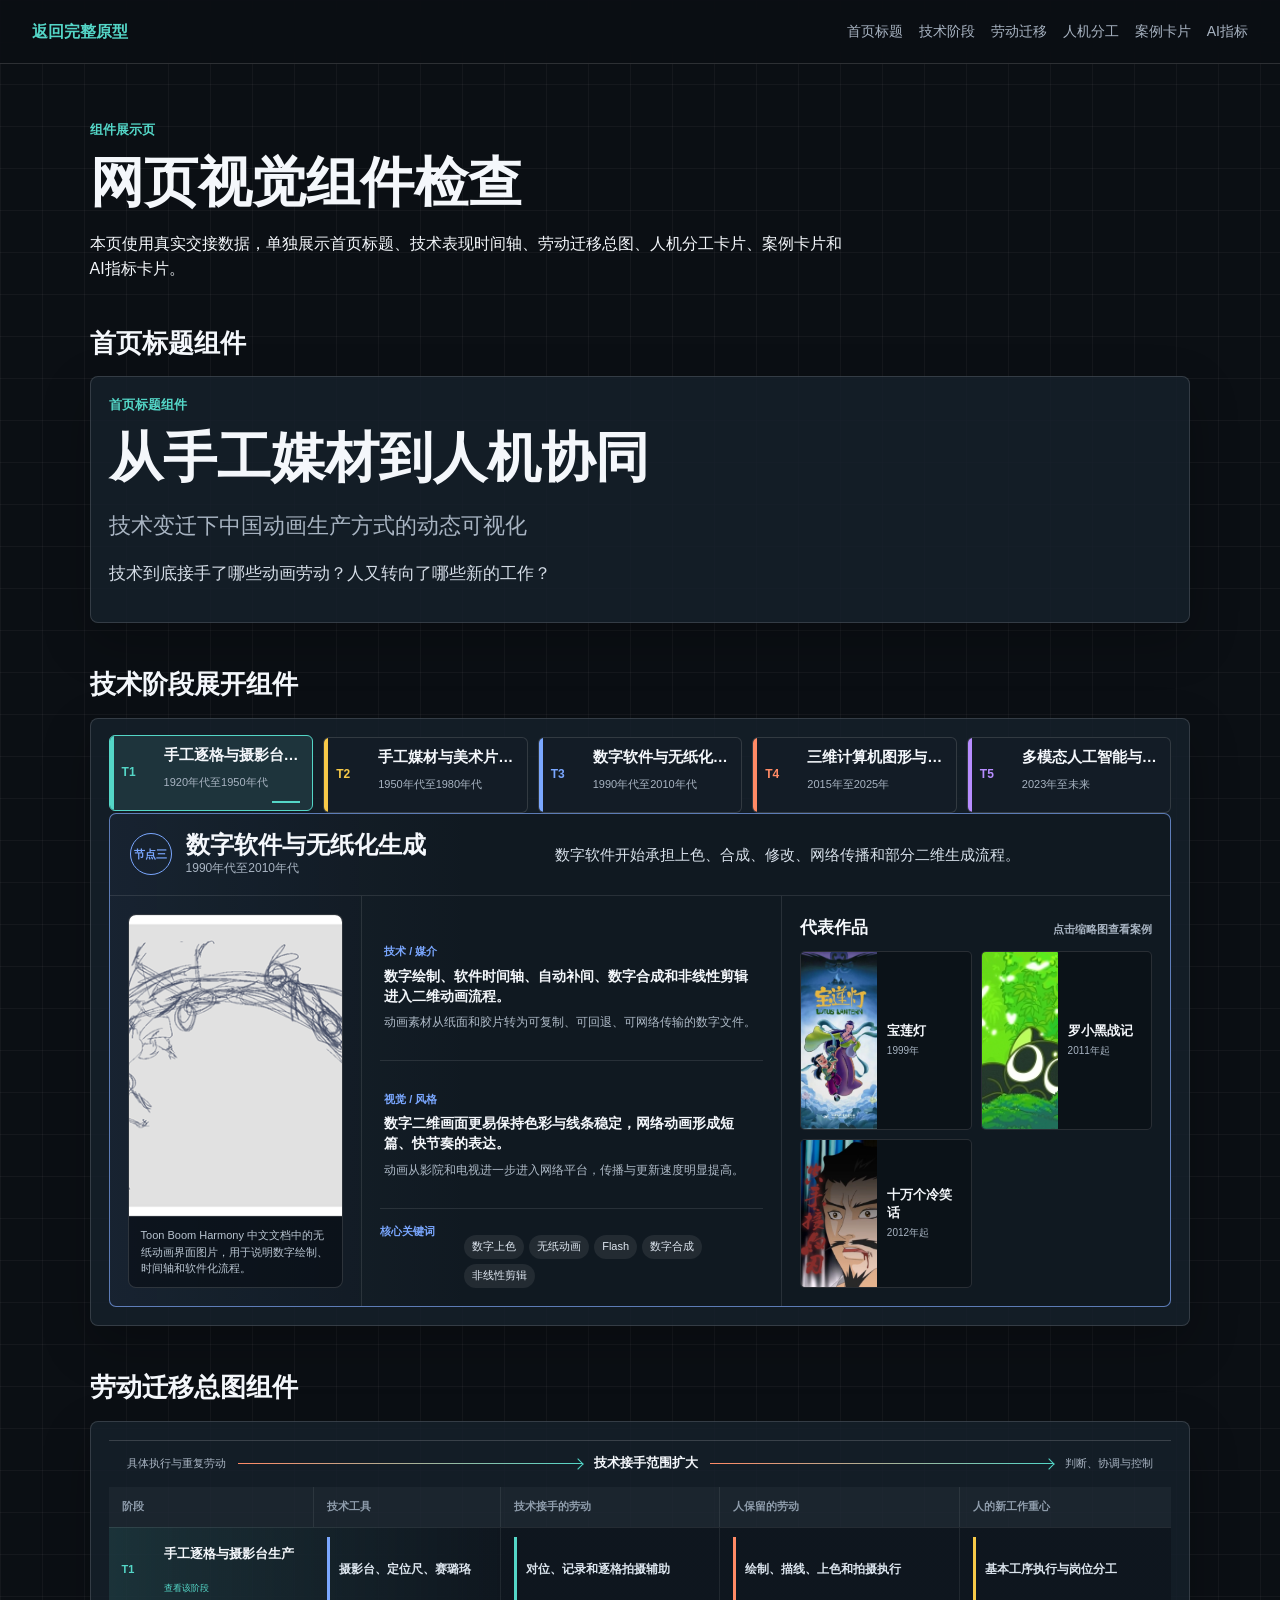
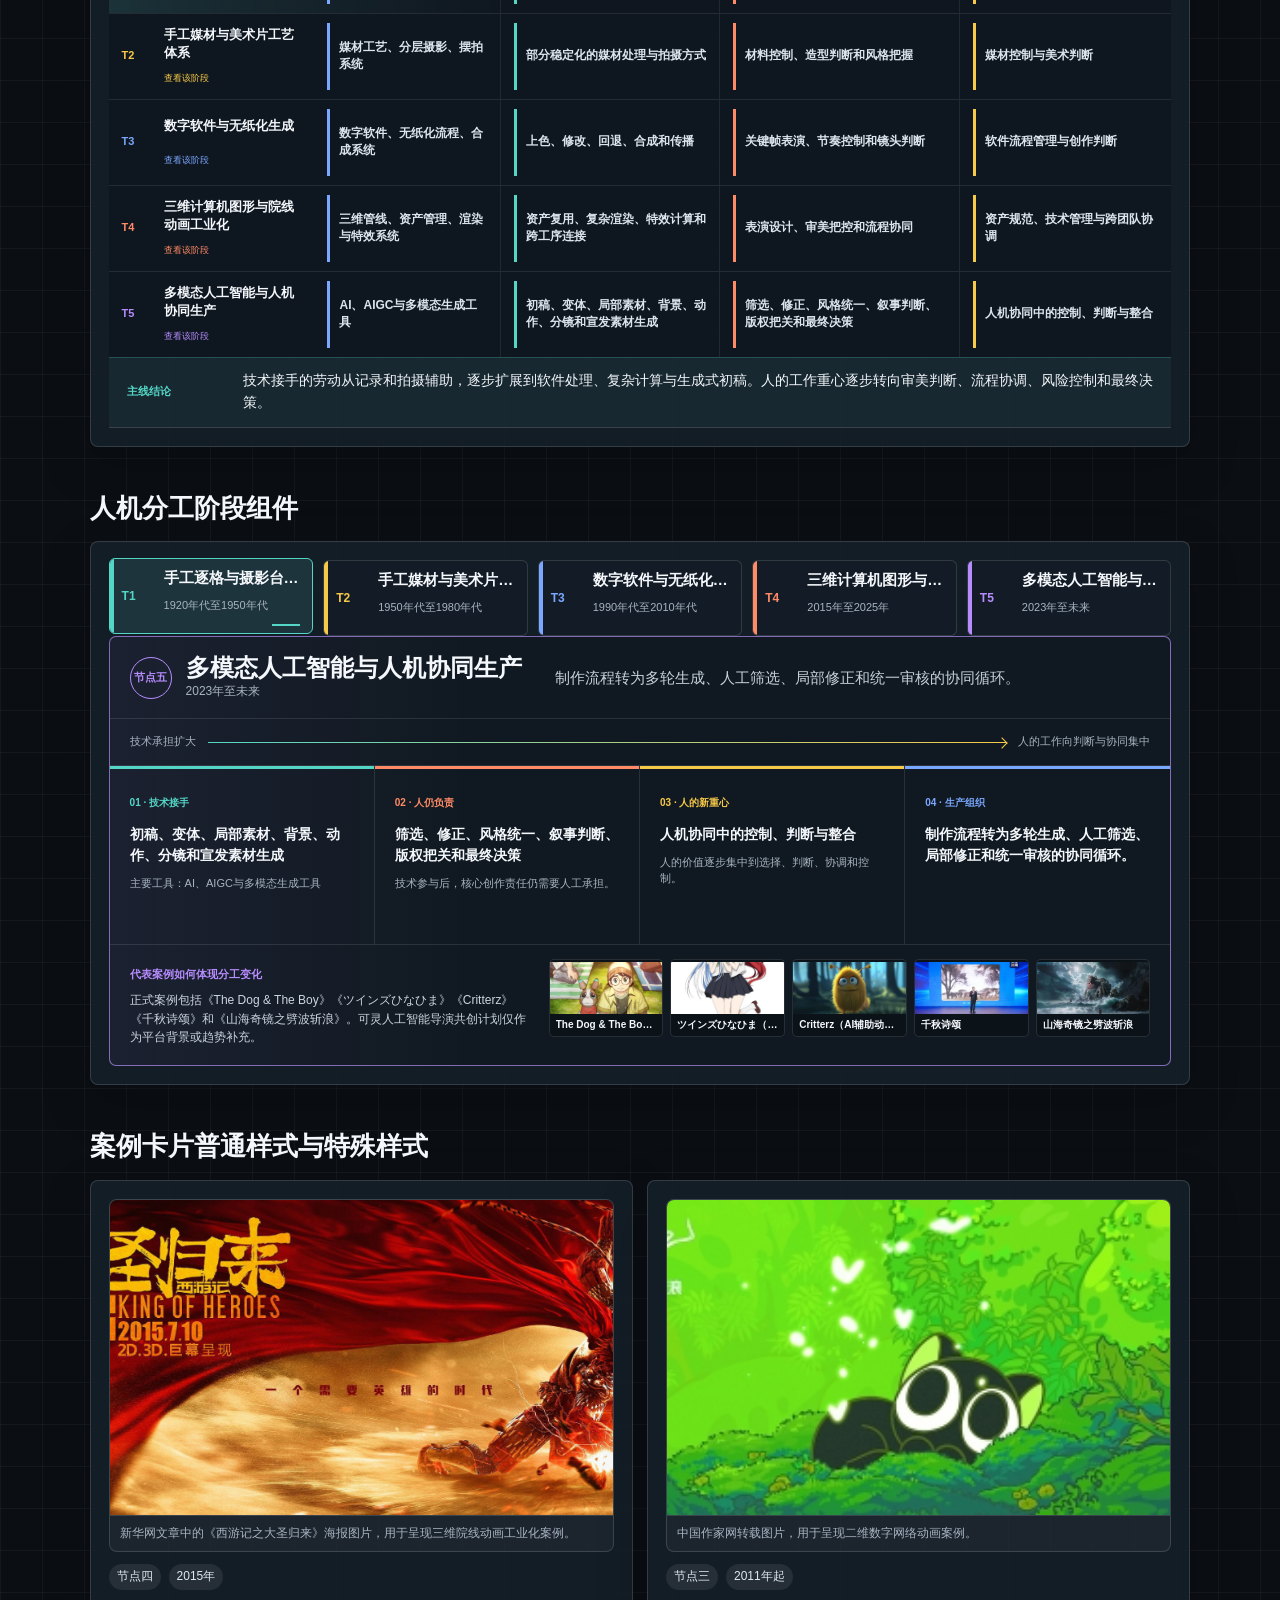
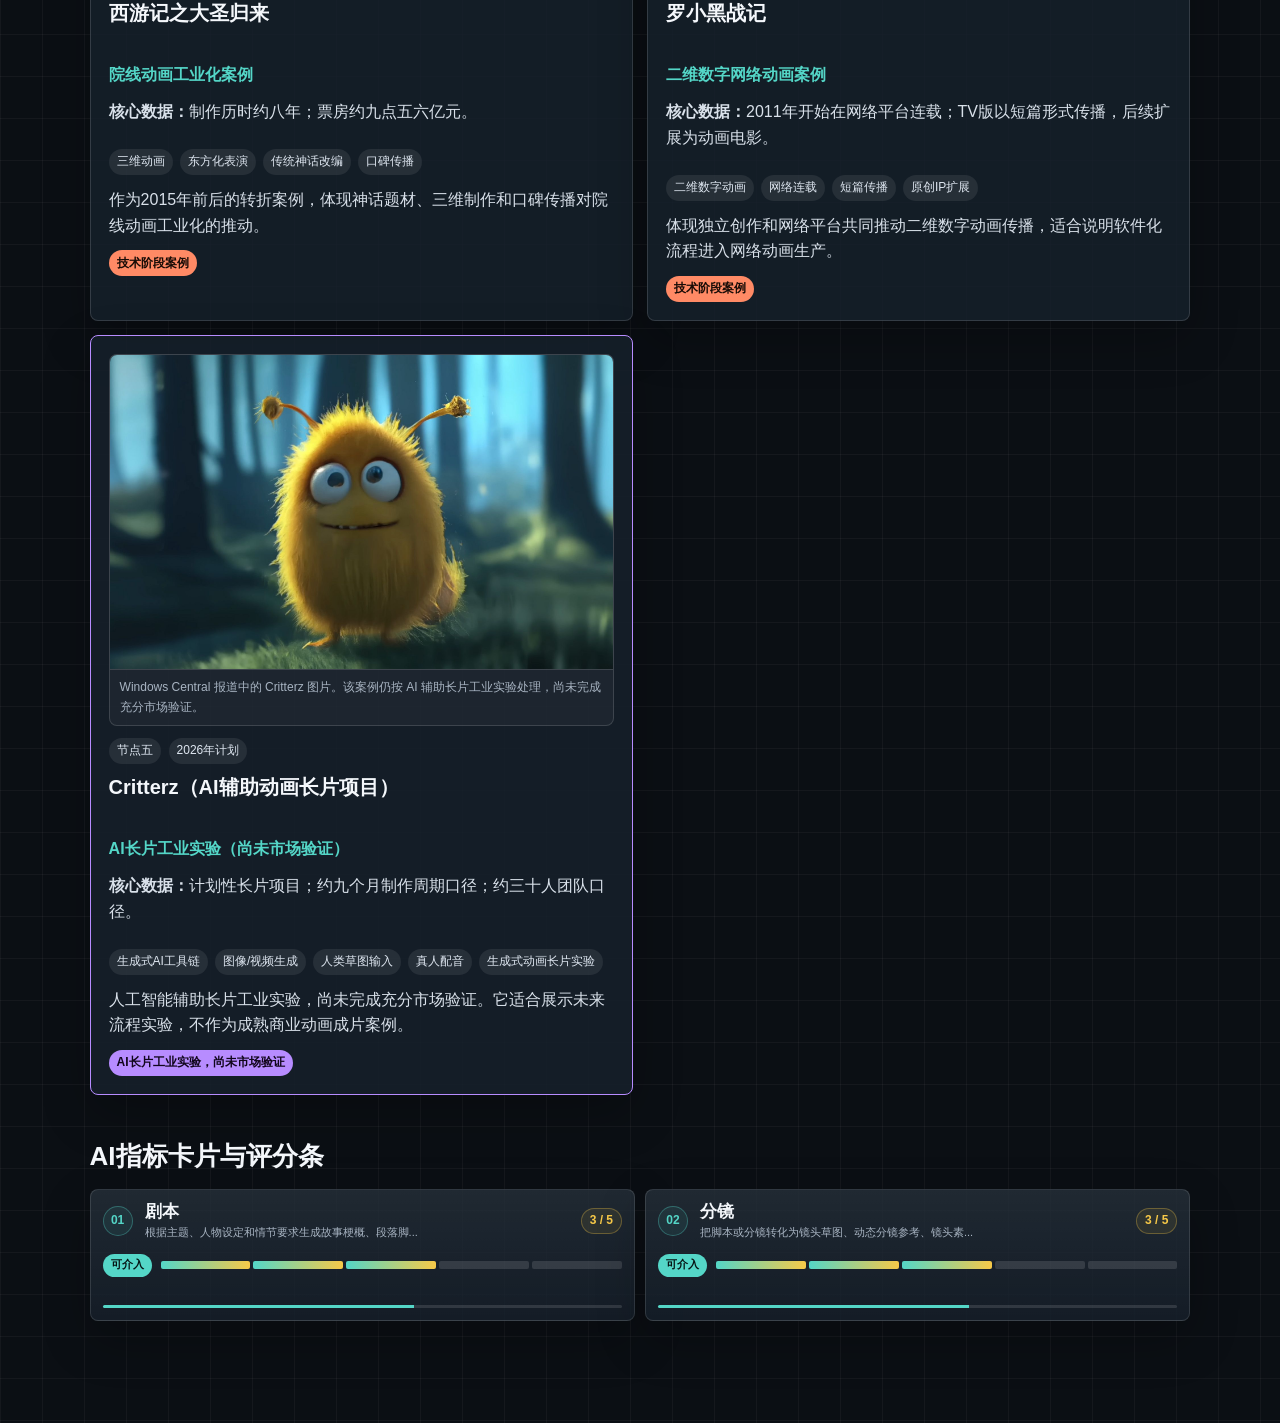
==== components.html @ 06e1c266 "发布中国动画技术变迁可视化网页" ====
<!doctype html>
<html lang="zh-CN">
<head>
  <meta charset="utf-8">
  <meta name="viewport" content="width=device-width, initial-scale=1">
  <title>组件展示页｜动画生产方式可视化</title>
  <link rel="icon" href="assets/favicon.svg" type="image/svg+xml">
  <link rel="stylesheet" href="style.css?v=mainline-5">
</head>
<body data-page="components">
  <header class="site-nav">
    <a class="brand-mark" href="index.html">返回完整原型</a>
    <nav>
      <a href="#hero-component">首页标题</a>
      <a href="#timeline-component">技术阶段</a>
      <a href="#migration-component">劳动迁移</a>
      <a href="#division-component">人机分工</a>
      <a href="#case-component">案例卡片</a>
      <a href="#ai-component">AI指标</a>
    </nav>
  </header>

  <main class="component-page">
    <section class="component-intro">
      <p class="eyebrow">组件展示页</p>
      <h1>网页视觉组件检查</h1>
      <p>本页使用真实交接数据，单独展示首页标题、技术表现时间轴、劳动迁移总图、人机分工卡片、案例卡片和AI指标卡片。</p>
    </section>

    <section class="component-section" id="hero-component">
      <h2>首页标题组件</h2>
      <div class="component-surface" id="component-hero"></div>
    </section>

    <section class="component-section" id="timeline-component">
      <h2>技术阶段展开组件</h2>
      <div class="component-surface" id="component-stage"></div>
    </section>

    <section class="component-section" id="migration-component">
      <h2>劳动迁移总图组件</h2>
      <div class="component-surface" id="component-migration"></div>
    </section>

    <section class="component-section" id="division-component">
      <h2>人机分工阶段组件</h2>
      <div class="component-surface" id="component-division"></div>
    </section>

    <section class="component-section" id="case-component">
      <h2>案例卡片普通样式与特殊样式</h2>
      <div class="case-grid component-cases" id="component-cases"></div>
    </section>

    <section class="component-section" id="ai-component">
      <h2>AI指标卡片与评分条</h2>
      <div class="ai-grid component-ai" id="component-ai"></div>
    </section>

  </main>

  <script src="matrix-data.js?v=mainline-5"></script>
  <script src="data.js?v=mainline-5"></script>
  <script src="app.js?v=mainline-5"></script>
</body>
</html>
---- style.css ----
:root {
  --bg: #0b0f14;
  --bg-soft: #111821;
  --panel: #16202b;
  --panel-2: #1d2835;
  --text: #f4f7fb;
  --muted: #a8b4c2;
  --line: rgba(255, 255, 255, 0.14);
  --accent-1: #54d6c7;
  --accent-2: #f7c948;
  --accent-3: #7aa7ff;
  --accent-4: #ff8a65;
  --accent-5: #b78cff;
  --danger: #ff6b8a;
  --ok: #7ddc91;
  --radius: 8px;
  --shadow: 0 18px 50px rgba(0, 0, 0, 0.24);
}

* { box-sizing: border-box; }

html { scroll-behavior: smooth; }

html,
body {
  max-width: 100%;
  overflow-x: hidden;
}

body {
  margin: 0;
  font-family: "Microsoft YaHei", "PingFang SC", "Segoe UI", Arial, sans-serif;
  line-height: 1.6;
  color: var(--text);
  background:
    linear-gradient(90deg, rgba(255,255,255,0.04) 1px, transparent 1px),
    linear-gradient(180deg, rgba(255,255,255,0.04) 1px, transparent 1px),
    var(--bg);
  background-size: 42px 42px;
}

a { color: inherit; text-decoration: none; }

button {
  font: inherit;
  color: inherit;
}

.site-nav {
  position: sticky;
  top: 0;
  z-index: 20;
  display: flex;
  align-items: center;
  justify-content: space-between;
  gap: 18px;
  min-height: 64px;
  padding: 0 32px;
  border-bottom: 1px solid var(--line);
  background: rgba(11, 15, 20, 0.92);
  backdrop-filter: blur(14px);
}

.brand-mark {
  font-weight: 700;
  color: var(--accent-1);
}

.site-nav nav {
  display: flex;
  gap: 16px;
  flex-wrap: wrap;
  color: var(--muted);
  font-size: 14px;
}

.site-nav nav a:hover { color: var(--text); }

.hero-section {
  min-height: 680px;
  display: grid;
  grid-template-columns: minmax(0, 1.15fr) minmax(320px, 0.85fr);
  gap: 48px;
  align-items: center;
  padding: 52px 7vw 48px;
  border-bottom: 1px solid var(--line);
}

.eyebrow {
  margin: 0 0 10px;
  color: var(--accent-1);
  font-size: 13px;
  font-weight: 700;
}

h1, h2, h3 {
  margin: 0;
  line-height: 1.18;
}

h1 {
  max-width: 860px;
  font-size: 54px;
}

h2 { font-size: 32px; }

h3 { font-size: 20px; }

.subtitle {
  margin: 18px 0 0;
  color: var(--muted);
  font-size: 22px;
}

.hero-claim {
  margin: 34px 0 18px;
  padding-left: 18px;
  border-left: 4px solid var(--accent-2);
  max-width: 780px;
}

.hero-claim strong {
  display: block;
  margin-bottom: 6px;
  color: var(--accent-2);
}

.hero-conclusion {
  max-width: 820px;
  color: #d5dde7;
  font-size: 17px;
}

.hero-actions {
  display: flex;
  gap: 12px;
  flex-wrap: wrap;
  margin-top: 28px;
}

.reading-spine {
  display: flex;
  align-items: center;
  flex-wrap: wrap;
  gap: 8px;
  max-width: 840px;
  margin-top: 18px;
  color: #d9e2ec;
  font-size: 13px;
}

.reading-spine span {
  display: inline-flex;
  align-items: center;
  min-height: 28px;
  padding: 0 10px;
  border: 1px solid rgba(84, 214, 199, 0.24);
  border-radius: 999px;
  background: rgba(84, 214, 199, 0.07);
}

.reading-spine i {
  width: 18px;
  height: 1px;
  background: rgba(84, 214, 199, 0.55);
}

.button,
.filter-chip,
.timeline-card {
  border-radius: var(--radius);
}

.button {
  display: inline-flex;
  align-items: center;
  justify-content: center;
  min-height: 42px;
  padding: 0 16px;
  border: 1px solid var(--line);
  transition: transform .18s ease, border-color .18s ease, background .18s ease;
}

.button:hover {
  transform: translateY(-1px);
  border-color: rgba(255, 255, 255, 0.32);
}

.button.primary {
  background: var(--accent-1);
  color: #071112;
  border-color: transparent;
  font-weight: 700;
}

.button.ghost { color: var(--muted); }

.hero-production-visual {
  position: relative;
  min-height: 430px;
  margin: 0;
  overflow: hidden;
  border: 1px solid var(--line);
  border-radius: var(--radius);
  background: var(--panel);
  box-shadow: var(--shadow);
}

.hero-production-visual img {
  display: block;
  width: 100%;
  height: 430px;
  object-fit: cover;
}

.hero-production-visual figcaption {
  position: absolute;
  right: 0;
  bottom: 0;
  left: 0;
  padding: 22px;
  background: rgba(8, 13, 19, 0.9);
  border-top: 1px solid var(--line);
}

.hero-production-visual figcaption span,
.hero-production-visual figcaption strong {
  display: block;
}

.hero-production-visual figcaption span {
  color: var(--accent-1);
  font-size: 12px;
  font-weight: 700;
}

.hero-production-visual figcaption strong {
  margin-top: 3px;
  font-size: 18px;
}

.hero-production-visual figcaption p {
  margin: 6px 0 0;
  color: #c6d0db;
  font-size: 13px;
  line-height: 1.5;
}

.section-panel {
  padding: 72px 7vw;
  border-bottom: 1px solid var(--line);
}

#timeline.section-panel {
  padding-top: 30px;
  padding-bottom: 48px;
}

.section-heading {
  max-width: 760px;
  margin-bottom: 30px;
}

#timeline .section-heading {
  margin-bottom: 12px;
}

#timeline .section-heading h2 {
  font-size: 30px;
}

#timeline .section-heading p:last-child {
  font-size: 15px;
}

.section-heading p:last-child {
  color: var(--muted);
  margin: 10px 0 0;
}

.compact-heading { margin-bottom: 18px; }

.timeline-layout {
  display: block;
}

.timeline-track {
  display: grid;
  grid-template-columns: repeat(5, minmax(170px, 1fr));
  gap: 12px;
  overflow-x: auto;
  padding-bottom: 6px;
}

.timeline-track:not(.component-track) {
  display: block;
  overflow: visible;
  padding-bottom: 0;
}

.timeline-stage {
  display: grid;
  gap: 8px;
}

.timeline-node-row {
  display: grid;
  grid-template-columns: repeat(5, minmax(0, 1fr));
  gap: 10px;
}

.timeline-node-tab {
  position: relative;
  min-height: 78px;
  padding: 8px 10px 8px 14px;
  overflow: hidden;
  text-align: left;
  border: 1px solid var(--line);
  border-radius: 8px;
  background: rgba(22, 32, 43, 0.88);
  cursor: pointer;
  transition: transform .18s ease, background .18s ease, border-color .18s ease;
}

.timeline-node-tab::before {
  content: "";
  position: absolute;
  inset: 0 auto 0 0;
  width: 5px;
  background: var(--node-color, var(--accent-1));
}

.timeline-node-tab:hover,
.timeline-node-tab.is-active {
  transform: translateY(-2px);
  border-color: var(--node-color, var(--accent-1));
  background: rgba(29, 40, 53, 0.96);
}

.timeline-node-tab .node-index {
  display: block;
  color: var(--node-color, var(--accent-1));
  font-size: 12px;
  font-weight: 800;
}

.timeline-node-tab strong {
  display: block;
  margin: 4px 0;
  min-height: 30px;
  color: var(--text);
  font-size: 13px;
  line-height: 1.28;
}

.timeline-node-tab .year {
  display: block;
  color: var(--muted);
  font-size: 11px;
}

.timeline-expanded-node {
  position: relative;
  padding: 12px 14px 14px;
  border: 1px solid var(--node-color, var(--accent-1));
  border-radius: 8px;
  background: rgba(29, 40, 53, 0.9);
  box-shadow: var(--shadow);
  animation: unfoldNodeDetail .28s ease both;
}

.timeline-expanded-node::before {
  content: "";
  position: absolute;
  inset: 0 auto 0 0;
  width: 5px;
  border-radius: 8px 0 0 8px;
  background: var(--node-color, var(--accent-1));
}

.expanded-node-head {
  display: grid;
  grid-template-columns: minmax(190px, 0.28fr) minmax(0, 0.84fr) minmax(240px, 0.48fr);
  gap: 10px;
  align-items: start;
  padding-bottom: 8px;
  margin-bottom: 8px;
  border-bottom: 1px solid rgba(255, 255, 255, 0.12);
}

.expanded-node-head h3 {
  min-height: 0;
  margin: 0 0 4px;
  font-size: 21px;
}

.expanded-node-head .year,
.expanded-node-head p {
  margin: 0;
  color: #d9e2ec;
  font-size: 13px;
}

.expanded-node-head p strong {
  color: var(--accent-2);
}

.expanded-case-guidance {
  min-height: 100%;
  padding: 8px 10px;
  border: 1px solid rgba(255, 255, 255, 0.12);
  border-radius: 8px;
  background: rgba(255, 255, 255, 0.045);
}

.expanded-case-guidance p {
  margin-top: 5px;
  color: #dce6f0;
  font-size: 12px;
  line-height: 1.45;
}

.node-context-panel {
  display: block;
  min-height: 100%;
  padding: 9px 10px;
  border: 1px solid rgba(255, 255, 255, 0.13);
  border-radius: 8px;
  background: rgba(255, 255, 255, 0.045);
}

.node-context-panel div {
  display: flex;
  align-items: center;
  justify-content: space-between;
  gap: 8px;
  margin-bottom: 6px;
}

.node-context-panel strong {
  color: var(--text);
  font-size: 12px;
  text-align: right;
}

.node-context-panel p {
  margin-top: 6px;
  color: #dce6f0;
  font-size: 11px;
  line-height: 1.4;
}

.market-context {
  border-color: rgba(255, 138, 101, 0.28);
  background:
    linear-gradient(90deg, rgba(255, 138, 101, 0.10), transparent),
    rgba(255, 255, 255, 0.045);
}

.ai-context {
  border-color: rgba(183, 140, 255, 0.34);
  background:
    linear-gradient(90deg, rgba(183, 140, 255, 0.10), transparent),
    rgba(255, 255, 255, 0.045);
}

.market-sparkline {
  display: grid;
  grid-template-columns: repeat(5, minmax(0, 1fr));
  gap: 5px;
  align-items: end;
  min-height: 58px;
}

.market-sparkline span {
  display: grid;
  justify-items: center;
  gap: 3px;
}

.market-sparkline i {
  position: relative;
  display: flex;
  align-items: flex-end;
  width: 18px;
  height: 44px;
  overflow: hidden;
  border-radius: 6px 6px 3px 3px;
  background: rgba(255, 255, 255, 0.12);
}

.market-sparkline i::before {
  content: "";
  display: block;
  width: 100%;
  height: var(--height);
  border-radius: 6px 6px 3px 3px;
  background: linear-gradient(180deg, #f7c948, #ff8a65);
}

.market-sparkline i::after {
  content: "";
  position: absolute;
  left: 0;
  right: 0;
  bottom: 0;
  height: calc(var(--height) * var(--top) / 100);
  background: rgba(84, 214, 199, 0.82);
}

.market-sparkline em {
  color: var(--muted);
  font-size: 9px;
  font-style: normal;
  line-height: 1;
}

.node-case-entry-panel {
  display: grid;
  grid-template-columns: minmax(112px, 0.14fr) minmax(0, 1fr);
  align-items: center;
  gap: 10px;
  margin: 0 0 8px;
  padding: 8px 10px;
  border: 1px solid rgba(255, 255, 255, 0.13);
  border-radius: 8px;
  background:
    linear-gradient(90deg, rgba(84, 214, 199, 0.12), transparent 56%),
    rgba(255, 255, 255, 0.035);
}

.node-case-entry-head {
  display: flex;
  align-items: flex-start;
  justify-content: center;
  flex-direction: column;
  gap: 2px;
  margin-bottom: 0;
}

.node-case-entry-head h4 {
  margin: 0;
  font-size: 12px;
}

.node-case-entry-head .eyebrow {
  margin-bottom: 2px;
}

.node-case-entry-head > span {
  color: var(--muted);
  font-size: 10px;
}

.node-case-thumb-row {
  display: flex;
  flex-wrap: wrap;
  align-items: center;
  gap: 8px;
}

.node-case-thumb {
  position: relative;
  display: grid;
  place-items: center;
  flex: 0 0 auto;
  width: 52px;
  height: 52px;
  min-width: 52px;
  min-height: 52px;
  padding: 3px;
  overflow: visible;
  text-align: center;
  border: 1px solid rgba(255, 255, 255, 0.14);
  border-radius: 999px;
  background: rgba(8, 12, 18, 0.52);
  cursor: pointer;
  transition: transform .18s ease, border-color .18s ease, background .18s ease, box-shadow .18s ease;
}

.node-case-thumb:hover,
.node-case-thumb:focus-visible {
  transform: translateY(-2px) scale(1.04);
  border-color: var(--node-color, var(--accent-1));
  background: rgba(20, 29, 39, 0.92);
  box-shadow: 0 10px 24px rgba(0, 0, 0, 0.32);
  outline: none;
}

.node-case-thumb.special {
  border-color: rgba(255, 138, 101, 0.55);
}

.node-case-thumb.experimental {
  border-color: rgba(183, 140, 255, 0.55);
}

.node-case-thumb.special::after,
.node-case-thumb.experimental::after {
  content: "";
  position: absolute;
  right: 2px;
  bottom: 2px;
  width: 10px;
  height: 10px;
  border: 2px solid #121b25;
  border-radius: 50%;
}

.node-case-thumb.special::after {
  background: #ff8a65;
}

.node-case-thumb.experimental::after {
  background: #b78cff;
}

.node-case-thumb-image {
  display: block;
  width: 44px;
  height: 44px;
  overflow: hidden;
  border-radius: 50%;
  background: rgba(255, 255, 255, 0.08);
}

.node-case-thumb-image img {
  width: 100%;
  height: 100%;
  display: block;
  object-fit: cover;
}

.node-case-thumb-image.is-placeholder {
  display: grid;
  place-items: center;
  color: var(--node-color, var(--accent-1));
  font-weight: 800;
  font-size: 13px;
}

.node-case-thumb .thumb-year,
.node-case-thumb strong,
.node-case-thumb em {
  display: block;
  position: absolute;
  pointer-events: none;
  opacity: 0;
}

.node-case-thumb .thumb-year {
  display: none;
}

.node-case-thumb strong {
  z-index: 12;
  left: 50%;
  top: calc(100% + 8px);
  width: max-content;
  max-width: 170px;
  padding: 6px 8px;
  transform: translateX(-50%) translateY(-3px);
  color: var(--text);
  font-size: 12px;
  font-weight: 700;
  line-height: 1.28;
  white-space: normal;
  border: 1px solid rgba(255, 255, 255, 0.14);
  border-radius: 6px;
  background: rgba(8, 12, 18, 0.96);
  box-shadow: 0 12px 26px rgba(0, 0, 0, 0.35);
  transition: opacity .16s ease, transform .16s ease;
}

.node-case-thumb em {
  display: none;
}

.node-case-thumb:hover strong,
.node-case-thumb:focus-visible strong {
  opacity: 1;
  transform: translateX(-50%) translateY(0);
}

.timeline-inline-detail-fixed {
  margin-top: 0;
  padding-top: 0;
  border-top: 0;
}

.timeline-card {
  position: relative;
  min-width: 170px;
  min-height: 260px;
  padding: 18px;
  text-align: left;
  border: 1px solid var(--line);
  background: var(--panel);
  transition: transform .18s ease, border-color .18s ease, background .18s ease, box-shadow .18s ease;
}

.timeline-card::before {
  content: "";
  position: absolute;
  inset: 0 auto 0 0;
  width: 5px;
  background: var(--node-color, var(--accent-1));
  border-radius: 8px 0 0 8px;
}

.timeline-card:hover,
.timeline-card.is-active {
  transform: translateY(-3px);
  border-color: var(--node-color, var(--accent-1));
  background: var(--panel-2);
}

.timeline-track:not(.component-track) .timeline-card.is-active {
  grid-column: 1 / -1;
  min-height: auto;
}

.timeline-track:not(.component-track) .timeline-card.is-active:hover {
  transform: none;
}

.timeline-track:not(.component-track) .timeline-card.is-active .node-thumb {
  display: none;
}

.timeline-track:not(.component-track) .timeline-card.is-active .timeline-card-main {
  display: grid;
  grid-template-columns: minmax(220px, .34fr) minmax(0, 1fr) auto;
  gap: 4px 18px;
  align-items: start;
}

.timeline-track:not(.component-track) .timeline-card.is-active .node-index {
  grid-column: 1;
}

.timeline-track:not(.component-track) .timeline-card.is-active h3 {
  grid-column: 1;
  min-height: 0;
  margin-top: 4px;
}

.timeline-track:not(.component-track) .timeline-card.is-active .year {
  grid-column: 1;
  margin-bottom: 0;
}

.timeline-track:not(.component-track) .timeline-card.is-active .summary {
  grid-column: 2;
  grid-row: 1 / span 2;
  margin: 0;
  font-size: 15px;
}

.timeline-track:not(.component-track) .timeline-card.is-active .works {
  grid-column: 2;
  grid-row: 3;
  margin: 0;
  color: #edf5ff;
}

.timeline-track:not(.component-track) .timeline-card.is-active .click-hint {
  grid-column: 3;
  grid-row: 1;
  margin-top: 0;
}

.timeline-card-main {
  display: block;
  width: 100%;
  padding: 0;
  border: 0;
  color: inherit;
  text-align: left;
  font: inherit;
  background: transparent;
  cursor: pointer;
}

.timeline-card-main:focus-visible {
  outline: 2px solid var(--node-color, var(--accent-1));
  outline-offset: 6px;
}

.timeline-card .node-index {
  color: var(--node-color, var(--accent-1));
  font-weight: 700;
  font-size: 13px;
}

.timeline-card h3 {
  margin-top: 12px;
  min-height: 72px;
}

.timeline-card .year {
  color: var(--muted);
  margin: 8px 0 12px;
  font-size: 14px;
}

.timeline-card .summary,
.timeline-card .works {
  color: #d6dee8;
  font-size: 14px;
}

.click-hint {
  display: inline-flex;
  margin-top: 12px;
  color: var(--node-color, var(--accent-1));
  font-size: 13px;
  font-weight: 700;
}

.timeline-inline-detail {
  margin-top: 18px;
  padding-top: 12px;
  border-top: 1px solid rgba(255, 255, 255, 0.12);
  animation: unfoldNodeDetail .28s ease both;
}

.inline-detail-bridge {
  width: 2px;
  height: 22px;
  margin-left: 18px;
  margin-bottom: 12px;
  background: linear-gradient(180deg, var(--node-color, var(--accent-1)), transparent);
}

.inline-detail-shell {
  display: grid;
  grid-template-columns: minmax(280px, 0.72fr) minmax(420px, 1fr);
  gap: 18px;
  align-items: stretch;
}

.inline-visual-column {
  display: grid;
  grid-template-rows: auto 1fr;
  gap: 14px;
}

.inline-detail-shell .node-visual {
  margin: 0;
}

.inline-detail-copy {
  padding: 18px;
  border: 1px solid var(--line);
  border-radius: 8px;
  background: rgba(255, 255, 255, 0.045);
}

.timeline-expanded-node .inline-detail-shell {
  grid-template-columns: minmax(300px, 0.66fr) minmax(420px, 1fr);
  gap: 16px;
}

.timeline-expanded-node .node-visual img {
  aspect-ratio: 16 / 8.2;
  object-fit: cover;
}

.timeline-expanded-node .node-visual figcaption {
  padding: 6px 9px;
  font-size: 12px;
  line-height: 1.35;
}

.timeline-expanded-node .inline-detail-copy {
  padding: 12px 14px;
}

.timeline-expanded-node .inline-detail-copy .eyebrow {
  margin-bottom: 6px;
}

.timeline-expanded-node .keyword-list {
  margin-top: 4px;
}

.inline-detail-copy h4 {
  margin: 8px 0 10px;
  font-size: 26px;
}

.inline-detail-copy p {
  color: #d9e2ec;
}

.inline-detail-copy p:last-child {
  margin-bottom: 0;
}

.inline-module-grid {
  display: grid;
  grid-template-columns: repeat(3, minmax(0, 1fr));
  gap: 12px;
  margin-top: 12px;
}

.inline-module-pill {
  min-height: 112px;
  padding: 12px 14px;
  border: 1px solid rgba(255, 255, 255, 0.13);
  border-radius: 8px;
  background: rgba(255, 255, 255, 0.045);
}

.inline-module-pill strong {
  display: inline-flex;
  margin-bottom: 8px;
  color: var(--accent-2);
  font-size: 13px;
}

.inline-module-pill h5 {
  margin: 0 0 8px;
  font-size: 16px;
  line-height: 1.25;
}

.inline-module-pill p {
  margin: 0;
  color: #d7e0ea;
  font-size: 13px;
  line-height: 1.5;
}

.responsibility-panel {
  position: relative;
  min-height: 100%;
  padding: 16px;
  border: 1px solid rgba(84, 214, 199, 0.24);
  border-radius: 8px;
  background:
    linear-gradient(135deg, rgba(255, 138, 101, 0.07), transparent 38%),
    linear-gradient(315deg, rgba(84, 214, 199, 0.10), transparent 42%),
    rgba(255, 255, 255, 0.048);
  overflow: hidden;
}

.responsibility-panel::before {
  content: "";
  position: absolute;
  inset: 0;
  pointer-events: none;
  background-image: linear-gradient(90deg, rgba(255,255,255,.045) 1px, transparent 1px);
  background-size: 34px 34px;
  opacity: .35;
}

.responsibility-topline,
.responsibility-lead,
.responsibility-band,
.responsibility-summary,
.responsibility-conclusion,
.responsibility-note {
  position: relative;
  z-index: 1;
}

.responsibility-topline {
  display: flex;
  justify-content: space-between;
  gap: 16px;
  align-items: flex-start;
}

.panel-kicker {
  display: inline-flex;
  margin-bottom: 6px;
  color: var(--accent-1);
  font-size: 13px;
  font-weight: 700;
}

.responsibility-topline h4 {
  margin: 0;
  font-size: 21px;
}

.responsibility-legend {
  display: flex;
  gap: 8px;
  flex-wrap: wrap;
  justify-content: flex-end;
  color: #dfe7f1;
  font-size: 12px;
}

.responsibility-legend span {
  display: inline-flex;
  align-items: center;
  gap: 6px;
  min-height: 26px;
  padding: 3px 8px;
  border: 1px solid rgba(255, 255, 255, 0.12);
  border-radius: 999px;
  background: rgba(0, 0, 0, 0.18);
}

.responsibility-legend i {
  display: inline-block;
  width: 10px;
  height: 10px;
  border-radius: 50%;
}

.legend-human { background: #ff8a65; }
.legend-tool { background: #54d6c7; }

.responsibility-lead {
  margin: 8px 0 12px;
  color: #d9e2ec;
  font-size: 13px;
}

.responsibility-band {
  padding-top: 26px;
}

.responsibility-callout {
  position: absolute;
  top: 0;
  left: 56%;
  transform: translateX(-50%);
  padding: 4px 8px;
  border: 1px solid rgba(84, 214, 199, 0.32);
  border-radius: 999px;
  background: rgba(5, 13, 17, 0.9);
  color: var(--accent-1);
  font-size: 12px;
  font-weight: 700;
  white-space: nowrap;
}

.responsibility-callout::after {
  content: "";
  position: absolute;
  top: 100%;
  left: 50%;
  width: 1px;
  height: 20px;
  background: rgba(84, 214, 199, 0.55);
}

.responsibility-track {
  display: grid;
  grid-template-columns: repeat(5, minmax(0, 1fr));
  min-height: 56px;
  overflow: hidden;
  border: 1px solid rgba(255, 255, 255, 0.14);
  border-radius: 999px;
  background: rgba(255, 255, 255, 0.06);
}

.responsibility-seg {
  display: flex;
  align-items: center;
  justify-content: center;
  min-width: 0;
  padding: 10px 6px;
  text-align: center;
  color: #071014;
  font-size: 12px;
  font-weight: 800;
  line-height: 1.24;
  border-right: 1px solid rgba(7, 16, 20, 0.22);
}

.responsibility-seg:last-child { border-right: 0; }

.responsibility-seg.human { background: #ff8a65; }
.responsibility-seg.mostly-human { background: linear-gradient(90deg, #ff8a65 68%, #54d6c7 68%); }
.responsibility-seg.mixed { background: linear-gradient(90deg, #ff8a65 50%, #54d6c7 50%); }
.responsibility-seg.mostly-tool { background: linear-gradient(90deg, #ff8a65 28%, #54d6c7 28%); }
.responsibility-seg.tool { background: #54d6c7; }

.responsibility-ticks {
  display: grid;
  grid-template-columns: repeat(5, minmax(0, 1fr));
  gap: 6px;
  margin-top: 8px;
  color: var(--muted);
  font-size: 12px;
  text-align: center;
}

.responsibility-summary {
  display: grid;
  grid-template-columns: repeat(2, minmax(0, 1fr));
  gap: 10px;
  margin-top: 12px;
}

.responsibility-summary > div {
  padding: 10px;
  border: 1px solid rgba(255, 255, 255, 0.12);
  border-radius: 8px;
  background: rgba(0, 0, 0, 0.18);
}

.responsibility-summary strong {
  display: block;
  margin-bottom: 4px;
  font-size: 13px;
}

.responsibility-summary > div:first-child strong { color: var(--accent-1); }
.responsibility-summary > div:last-child strong { color: var(--accent-4); }

.responsibility-summary p,
.responsibility-conclusion,
.responsibility-note {
  margin: 0;
  color: #d9e2ec;
  font-size: 13px;
}

.responsibility-conclusion {
  margin-top: 10px;
  padding-top: 10px;
  border-top: 1px solid rgba(255, 255, 255, 0.12);
}

.responsibility-note {
  flex: 0 0 108px;
  margin-top: 0;
  color: var(--muted);
  font-size: 12px;
  line-height: 1.35;
}

.responsibility-footer {
  position: relative;
  z-index: 1;
  display: flex;
  align-items: flex-end;
  justify-content: space-between;
  gap: 12px;
  margin-top: 10px;
  padding-top: 8px;
  border-top: 1px solid rgba(255, 255, 255, 0.12);
}

.responsibility-case-dock {
  position: relative;
  z-index: 1;
  display: flex;
  align-items: flex-end;
  justify-content: flex-end;
  gap: 10px;
  flex: 1 1 auto;
  margin-left: auto;
}

.case-dock-copy {
  flex: 0 0 54px;
  text-align: right;
  color: var(--muted);
}

.case-dock-copy strong,
.case-dock-copy span {
  display: block;
}

.case-dock-copy strong {
  color: var(--accent-2);
  font-size: 12px;
}

.case-dock-copy span {
  margin-top: 2px;
  font-size: 10px;
  line-height: 1.2;
}

.case-dock-thumbs {
  flex: 0 1 auto;
  justify-content: flex-end;
  gap: 7px;
}

.responsibility-case-dock .node-case-thumb {
  width: 70px;
  height: 52px;
  min-width: 70px;
  min-height: 52px;
  padding: 4px;
  border-radius: 10px;
}

.responsibility-case-dock .node-case-thumb-image {
  width: 62px;
  height: 44px;
  border-radius: 7px;
}

.responsibility-case-dock .node-case-thumb.special::after,
.responsibility-case-dock .node-case-thumb.experimental::after {
  right: -3px;
  bottom: -3px;
  width: 12px;
  height: 12px;
}

.node-market-panel {
  padding: 12px;
  border: 1px solid rgba(255, 138, 101, 0.24);
  border-radius: 8px;
  background:
    linear-gradient(135deg, rgba(255, 138, 101, 0.08), transparent 48%),
    rgba(255, 255, 255, 0.045);
}

.node-market-head {
  display: flex;
  align-items: flex-start;
  justify-content: space-between;
  gap: 12px;
  margin-bottom: 8px;
}

.node-market-head h4 {
  margin: 0;
  font-size: 18px;
}

.node-market-head > span {
  display: inline-flex;
  min-height: 24px;
  align-items: center;
  padding: 0 8px;
  color: var(--accent-2);
  border: 1px solid rgba(247, 201, 72, 0.3);
  border-radius: 999px;
  font-size: 11px;
  font-weight: 800;
  white-space: nowrap;
  background: rgba(247, 201, 72, 0.08);
}

.node-market-panel > p {
  margin: 0 0 8px;
  color: #d7e0ea;
  font-size: 12px;
  line-height: 1.45;
}

@keyframes unfoldNodeDetail {
  from {
    opacity: 0;
    transform: translateY(-10px);
  }
  to {
    opacity: 1;
    transform: translateY(0);
  }
}

.node-summary,
.detail-card,
.case-card,
.ai-card,
.note-item,
.component-surface,
.metric-overview > div {
  border: 1px solid var(--line);
  border-radius: var(--radius);
  background: rgba(22, 32, 43, 0.86);
  box-shadow: var(--shadow);
}

.node-summary {
  position: sticky;
  top: 86px;
  padding: 22px;
}

.node-summary .keyword-list,
.keyword-list {
  display: flex;
  flex-wrap: wrap;
  gap: 7px;
  margin-top: 12px;
}

.tag,
.keyword-list span,
.badge {
  display: inline-flex;
  align-items: center;
  min-height: 26px;
  padding: 3px 8px;
  border-radius: 999px;
  background: rgba(255, 255, 255, 0.08);
  color: #dfe7f1;
  font-size: 12px;
}

.detail-grid {
  display: grid;
  grid-template-columns: repeat(5, minmax(0, 1fr));
  gap: 14px;
}

.detail-card {
  padding: 18px;
  min-height: 188px;
}

.detail-card strong {
  color: var(--accent-2);
  display: block;
  margin-bottom: 8px;
}

.detail-card p {
  margin: 0;
  color: #d8e0ea;
}

.filter-row {
  display: flex;
  flex-wrap: wrap;
  gap: 10px;
  margin-bottom: 22px;
}

.filter-chip {
  min-height: 38px;
  padding: 0 14px;
  border: 1px solid var(--line);
  background: rgba(255, 255, 255, 0.05);
  cursor: pointer;
  transition: background .18s ease, border-color .18s ease;
}

.filter-chip:hover,
.filter-chip.is-active {
  background: var(--accent-3);
  color: #08111f;
  border-color: transparent;
  font-weight: 700;
}

.case-grid {
  display: grid;
  grid-template-columns: repeat(3, minmax(0, 1fr));
  gap: 14px;
}

.case-card {
  display: flex;
  flex-direction: column;
  gap: 12px;
  min-height: 390px;
  padding: 18px;
}

.case-card.special {
  border-color: var(--accent-4);
}

.case-card.experimental {
  border-color: var(--accent-5);
}

.case-meta {
  display: flex;
  flex-wrap: wrap;
  gap: 8px;
}

.case-card h3 { min-height: 48px; }

.case-card p {
  margin: 0;
  color: #d9e1ea;
}

.case-card .case-type {
  color: var(--accent-1);
  font-weight: 700;
}

.special-label {
  align-self: flex-start;
  background: var(--accent-4);
  color: #170b06;
  font-weight: 700;
}

.experimental .special-label {
  background: var(--accent-5);
  color: #11061c;
}

.case-modal[hidden] { display: none; }

.case-modal {
  position: fixed;
  inset: 0;
  z-index: 80;
  display: grid;
  place-items: center;
  padding: 24px;
}

.case-modal-backdrop {
  position: absolute;
  inset: 0;
  background: rgba(2, 6, 10, 0.74);
  backdrop-filter: blur(10px);
}

.case-modal-panel {
  position: relative;
  width: min(1040px, calc(100vw - 32px));
  max-height: min(720px, calc(100vh - 42px));
  overflow: auto;
  border: 1px solid rgba(255, 255, 255, 0.18);
  border-radius: 8px;
  background: rgba(18, 27, 37, 0.98);
  box-shadow: 0 28px 80px rgba(0, 0, 0, 0.42);
  animation: caseModalIn .18s ease both;
}

.case-modal-close {
  position: absolute;
  top: 12px;
  right: 12px;
  z-index: 2;
  width: 36px;
  height: 36px;
  border: 1px solid rgba(255, 255, 255, 0.16);
  border-radius: 50%;
  background: rgba(0, 0, 0, 0.28);
  cursor: pointer;
}

.case-modal-close:hover,
.case-modal-close:focus-visible {
  border-color: var(--accent-1);
  outline: none;
}

.case-modal-layout {
  display: grid;
  grid-template-columns: minmax(300px, 0.9fr) minmax(360px, 1fr);
  gap: 20px;
  padding: 22px;
}

.case-modal-layout.special {
  border-top: 4px solid var(--accent-4);
}

.case-modal-layout.experimental {
  border-top: 4px solid var(--accent-5);
}

.case-modal-visual .case-visual {
  margin: 0;
}

.case-modal-visual .case-visual img {
  aspect-ratio: 16 / 10;
}

.case-modal-copy {
  padding-right: 30px;
}

.case-modal-copy h3 {
  margin: 12px 0 8px;
  font-size: 30px;
}

.case-modal-copy p {
  margin: 10px 0;
  color: #d9e2ec;
}

.case-modal-copy .case-type {
  color: var(--accent-1);
  font-weight: 800;
}

.has-case-modal {
  overflow: hidden;
}

@keyframes caseModalIn {
  from {
    opacity: 0;
    transform: translateY(10px) scale(.98);
  }
  to {
    opacity: 1;
    transform: translateY(0) scale(1);
  }
}

.bridge-zone {
  padding-top: 44px;
  padding-bottom: 48px;
  background:
    linear-gradient(90deg, rgba(255, 138, 101, 0.07), transparent 34%),
    linear-gradient(270deg, rgba(84, 214, 199, 0.09), transparent 38%),
    rgba(9, 14, 20, 0.74);
}

.bridge-zone .section-heading {
  max-width: 960px;
  margin-bottom: 16px;
}

.bridge-layout {
  display: grid;
  grid-template-columns: minmax(300px, 0.86fr) minmax(520px, 1.14fr);
  gap: 14px;
}

.bridge-story-panel,
.box-office-panel {
  border: 1px solid var(--line);
  border-radius: var(--radius);
  background: rgba(22, 32, 43, 0.86);
  box-shadow: var(--shadow);
}

.bridge-story-panel {
  padding: 18px;
  border-color: rgba(84, 214, 199, 0.22);
}

.bridge-flow-title h3,
.box-office-head h3 {
  font-size: 22px;
}

.bridge-flow-title p:last-child {
  margin: 8px 0 0;
  color: #d7e0ea;
  font-size: 13px;
}

.bridge-step-row {
  display: grid;
  grid-template-columns: 1fr;
  gap: 8px;
  margin-top: 14px;
}

.bridge-step {
  position: relative;
  display: grid;
  grid-template-columns: 34px minmax(0, 1fr);
  column-gap: 10px;
  padding: 10px;
  border: 1px solid rgba(255, 255, 255, 0.12);
  border-radius: 8px;
  background: rgba(255, 255, 255, 0.04);
}

.bridge-step::after {
  content: "";
  position: absolute;
  left: 26px;
  top: calc(100% - 1px);
  width: 2px;
  height: 10px;
  background: rgba(84, 214, 199, 0.35);
}

.bridge-step:last-child::after {
  display: none;
}

.bridge-step span {
  grid-row: 1 / 3;
  display: grid;
  place-items: center;
  width: 30px;
  height: 30px;
  border: 1px solid rgba(84, 214, 199, 0.34);
  border-radius: 50%;
  color: var(--accent-1);
  font-size: 12px;
  font-weight: 800;
  background: rgba(84, 214, 199, 0.08);
}

.bridge-step strong {
  display: block;
  color: var(--text);
  font-size: 14px;
}

.bridge-step p {
  margin: 3px 0 0;
  color: var(--muted);
  font-size: 12px;
  line-height: 1.42;
}

.bridge-ai-link {
  display: inline-flex;
  align-items: center;
  justify-content: center;
  min-height: 34px;
  margin-top: 14px;
  padding: 0 12px;
  border: 1px solid rgba(84, 214, 199, 0.32);
  border-radius: 999px;
  color: var(--accent-1);
  font-size: 13px;
  font-weight: 700;
  background: rgba(84, 214, 199, 0.08);
}

.box-office-panel {
  padding: 16px 18px;
  border-color: rgba(255, 138, 101, 0.22);
}

.box-office-head {
  display: flex;
  align-items: flex-start;
  justify-content: space-between;
  gap: 14px;
  margin-bottom: 12px;
}

.box-office-head > span {
  display: inline-flex;
  min-height: 26px;
  align-items: center;
  padding: 0 9px;
  color: var(--accent-2);
  border: 1px solid rgba(247, 201, 72, 0.3);
  border-radius: 999px;
  font-size: 12px;
  font-weight: 800;
  background: rgba(247, 201, 72, 0.08);
}

.box-office-chart {
  display: grid;
  gap: 9px;
}

.box-office-legend {
  display: flex;
  gap: 10px;
  flex-wrap: wrap;
  align-items: center;
  color: var(--muted);
  font-size: 11px;
}

.box-office-legend span {
  display: inline-flex;
  align-items: center;
  gap: 5px;
}

.box-office-legend i {
  display: inline-block;
  width: 16px;
  height: 7px;
  border-radius: 999px;
}

.legend-total {
  background: linear-gradient(90deg, #ff8a65, #f7c948);
}

.legend-top {
  background: rgba(84, 214, 199, 0.82);
}

.box-office-row {
  display: grid;
  grid-template-columns: 72px minmax(0, 1fr) 88px;
  gap: 12px;
  align-items: center;
}

.box-year strong,
.box-year span {
  display: block;
}

.box-year strong {
  font-size: 17px;
}

.box-year span {
  color: var(--muted);
  font-size: 11px;
}

.box-bar-area {
  min-width: 0;
}

.box-bar {
  position: relative;
  height: 18px;
  width: var(--bar);
  min-width: 28px;
  overflow: hidden;
  border-radius: 999px;
  background: rgba(255, 255, 255, 0.12);
}

.box-bar::before {
  content: "";
  position: absolute;
  inset: 0;
  background: linear-gradient(90deg, #ff8a65, #f7c948);
}

.box-bar i {
  position: absolute;
  inset: 0 auto 0 0;
  width: var(--top);
  background: rgba(84, 214, 199, 0.82);
}

.box-topline {
  display: flex;
  justify-content: space-between;
  gap: 10px;
  margin-top: 3px;
  color: var(--muted);
  font-size: 11px;
  line-height: 1.25;
}

.box-topline span,
.box-topline em {
  min-width: 0;
}

.box-topline span {
  overflow: hidden;
  text-overflow: ellipsis;
  white-space: nowrap;
}

.box-topline em {
  flex: 0 0 auto;
  font-style: normal;
  color: #d7e0ea;
}

.box-total {
  justify-self: end;
  color: var(--accent-2);
  font-size: 14px;
}

.box-office-note {
  margin: 6px 0 0;
  padding-top: 8px;
  border-top: 1px solid rgba(255, 255, 255, 0.1);
  color: var(--muted);
  font-size: 12px;
  line-height: 1.45;
}

.box-office-chart.is-compact {
  gap: 6px;
}

.box-office-chart.is-compact .box-office-legend {
  gap: 8px;
  font-size: 10px;
}

.box-office-chart.is-compact .box-office-row {
  grid-template-columns: 48px minmax(0, 1fr) 64px;
  gap: 8px;
}

.box-office-chart.is-compact .box-year strong {
  font-size: 14px;
}

.box-office-chart.is-compact .box-year span {
  font-size: 10px;
}

.box-office-chart.is-compact .box-bar {
  height: 12px;
}

.box-office-chart.is-compact .box-topline {
  margin-top: 2px;
  font-size: 10px;
}

.box-office-chart.is-compact .box-topline em {
  display: none;
}

.box-office-chart.is-compact .box-total {
  font-size: 12px;
}

.box-office-chart.is-compact .box-office-note {
  margin-top: 4px;
  padding-top: 6px;
  font-size: 10px;
  line-height: 1.35;
}

.box-office-mini {
  display: grid;
  gap: 7px;
}

.box-mini-bars {
  display: grid;
  grid-template-columns: repeat(5, minmax(0, 1fr));
  gap: 7px;
  align-items: end;
  min-height: 112px;
}

.box-mini-item {
  display: grid;
  justify-items: center;
  gap: 3px;
  min-width: 0;
}

.box-mini-bar {
  position: relative;
  display: flex;
  align-items: flex-end;
  width: 100%;
  max-width: 42px;
  height: 76px;
  overflow: hidden;
  border-radius: 7px 7px 4px 4px;
  background: rgba(255, 255, 255, 0.1);
}

.box-mini-bar::before {
  content: "";
  display: block;
  width: 100%;
  height: var(--bar);
  border-radius: 7px 7px 4px 4px;
  background: linear-gradient(180deg, #f7c948, #ff8a65);
}

.box-mini-bar i {
  position: absolute;
  left: 0;
  right: 0;
  bottom: 0;
  height: calc(var(--bar) * var(--top) / 100);
  background: rgba(84, 214, 199, 0.85);
}

.box-mini-item strong {
  color: var(--text);
  font-size: 12px;
  line-height: 1;
}

.box-mini-item span {
  color: var(--muted);
  font-size: 10px;
  line-height: 1.1;
  white-space: nowrap;
}

.ai-zone {
  padding-top: 42px;
  padding-bottom: 46px;
  background:
    radial-gradient(circle at 18% 18%, rgba(84, 214, 199, 0.12), transparent 28%),
    linear-gradient(135deg, rgba(122, 167, 255, 0.08), transparent 36%),
    rgba(10, 16, 22, 0.7);
}

.ai-zone .section-heading {
  max-width: 920px;
  margin-bottom: 14px;
}

.metric-overview {
  display: grid;
  grid-template-columns: repeat(2, minmax(0, 1fr));
  gap: 10px;
  margin-bottom: 12px;
}

.metric-overview > div {
  position: relative;
  min-height: 96px;
  padding: 14px 16px 13px 154px;
  overflow: hidden;
  border-color: rgba(84, 214, 199, 0.22);
  background:
    linear-gradient(90deg, rgba(84, 214, 199, 0.12), transparent 58%),
    rgba(22, 32, 43, 0.82);
}

.metric-overview > div::before {
  content: "";
  position: absolute;
  inset: 12px auto 12px 134px;
  width: 1px;
  background: rgba(255, 255, 255, 0.12);
}

.metric-number {
  position: absolute;
  left: 18px;
  top: 18px;
  display: block;
  width: 110px;
  color: var(--accent-1);
  font-size: 31px;
  font-weight: 800;
  line-height: 1;
  margin-bottom: 0;
  white-space: nowrap;
}

.metric-overview strong {
  display: block;
  margin-bottom: 4px;
  color: var(--text);
  font-size: 15px;
}

.metric-overview p {
  color: var(--muted);
  margin: 0;
  font-size: 12px;
  line-height: 1.45;
}

.ai-grid {
  display: grid;
  grid-template-columns: repeat(4, minmax(0, 1fr));
  gap: 10px;
}

.ai-card {
  position: relative;
  min-height: 132px;
  padding: 12px;
  overflow: hidden;
  border-color: rgba(255, 255, 255, 0.12);
  background:
    linear-gradient(180deg, rgba(255, 255, 255, 0.055), transparent),
    rgba(22, 32, 43, 0.82);
  transition: border-color .18s ease, transform .18s ease, background .18s ease;
}

.ai-card:hover,
.ai-card.is-open {
  border-color: rgba(84, 214, 199, 0.42);
  background:
    linear-gradient(180deg, rgba(84, 214, 199, 0.10), transparent),
    rgba(22, 32, 43, 0.95);
}

.ai-card-main {
  width: 100%;
  display: grid;
  grid-template-columns: 34px minmax(0, 1fr) auto;
  gap: 8px;
  align-items: center;
  text-align: left;
  border: 0;
  background: transparent;
  padding: 0;
  cursor: pointer;
}

.ai-index {
  display: grid;
  place-items: center;
  width: 30px;
  height: 30px;
  border: 1px solid rgba(84, 214, 199, 0.34);
  border-radius: 50%;
  color: var(--accent-1);
  font-size: 12px;
  font-weight: 800;
  background: rgba(84, 214, 199, 0.08);
}

.ai-title-wrap {
  min-width: 0;
}

.ai-card h3 {
  font-size: 17px;
}

.ai-title-wrap > span {
  display: block;
  margin-top: 3px;
  color: var(--muted);
  font-size: 11px;
  line-height: 1.3;
  white-space: nowrap;
  overflow: hidden;
  text-overflow: ellipsis;
}

.ai-score-pill {
  display: inline-flex;
  align-items: center;
  min-height: 26px;
  padding: 0 8px;
  border: 1px solid rgba(247, 201, 72, 0.3);
  border-radius: 999px;
  color: var(--accent-2);
  font-size: 12px;
  font-weight: 800;
  white-space: nowrap;
  background: rgba(247, 201, 72, 0.08);
}

.ai-status-row {
  display: grid;
  grid-template-columns: auto minmax(0, 1fr);
  gap: 9px;
  align-items: center;
  margin-top: 14px;
}

.ai-status-row .tag {
  min-height: 23px;
  padding: 0 8px;
  color: #061313;
  border-color: transparent;
  background: var(--accent-1);
  font-size: 11px;
  font-weight: 800;
}

.score-bar {
  display: grid;
  grid-template-columns: repeat(5, 1fr);
  gap: 3px;
  margin: 0;
}

.score-bar span {
  display: block;
  height: 8px;
  border-radius: 2px;
  background: rgba(255, 255, 255, 0.12);
}

.score-bar span.is-filled {
  background: linear-gradient(90deg, var(--accent-1), var(--accent-2));
}

.ai-card::after {
  content: "";
  position: absolute;
  left: 12px;
  right: 12px;
  bottom: 12px;
  height: 3px;
  border-radius: 999px;
  background:
    linear-gradient(90deg, var(--accent-1) calc(var(--score) / 5 * 100%), rgba(255,255,255,.12) 0);
}

.ai-detail {
  display: none;
  position: fixed;
  z-index: 40;
  left: 50%;
  top: 50%;
  width: min(560px, calc(100vw - 32px));
  max-height: min(420px, calc(100vh - 120px));
  transform: translate(-50%, -50%);
  padding: 34px 22px 20px;
  overflow: auto;
  color: #d7e0ea;
  border: 1px solid rgba(84, 214, 199, 0.3);
  border-radius: 8px;
  background: rgba(8, 13, 18, 0.96);
  box-shadow: 0 30px 70px rgba(0, 0, 0, 0.52);
}

.ai-card.is-open .ai-detail { display: block; }

.ai-detail p {
  margin: 0 0 8px;
  font-size: 14px;
  line-height: 1.6;
}

.ai-detail p:last-child {
  margin-bottom: 0;
}

.ai-detail-close {
  position: absolute;
  top: 10px;
  right: 10px;
  display: grid;
  place-items: center;
  width: 24px;
  height: 24px;
  padding: 0;
  border: 1px solid rgba(255, 255, 255, 0.16);
  border-radius: 50%;
  background: rgba(255, 255, 255, 0.08);
  color: var(--muted);
  cursor: pointer;
}

.job-signal-zone {
  background:
    linear-gradient(135deg, rgba(84, 214, 199, 0.07), transparent 34%),
    linear-gradient(315deg, rgba(247, 201, 72, 0.06), transparent 38%),
    rgba(10, 16, 22, 0.72);
}

.job-signal-layout {
  display: grid;
  grid-template-columns: minmax(260px, 0.86fr) minmax(260px, 0.74fr) minmax(360px, 1.2fr);
  gap: 14px;
}

.job-summary-panel,
.job-chart-panel,
.job-keyword-panel,
.job-compare-card,
.job-sample-card {
  border: 1px solid var(--line);
  border-radius: var(--radius);
  background: rgba(22, 32, 43, 0.88);
  box-shadow: var(--shadow);
}

.job-summary-panel,
.job-chart-panel,
.job-keyword-panel {
  padding: 18px;
}

.job-summary-panel h3,
.job-chart-panel h3,
.job-keyword-panel h3,
.job-compare-card h3,
.job-sample-card h3 {
  font-size: 18px;
}

.job-summary-panel p,
.job-compare-card p,
.job-sample-card p {
  color: #d9e2ec;
}

.job-metrics {
  display: grid;
  grid-template-columns: repeat(3, minmax(0, 1fr));
  gap: 8px;
  margin: 14px 0;
}

.job-metrics div {
  padding: 10px;
  border: 1px solid rgba(255, 255, 255, 0.12);
  border-radius: 8px;
  background: rgba(255, 255, 255, 0.045);
}

.job-metrics strong {
  display: block;
  color: var(--accent-1);
  font-size: 24px;
  line-height: 1;
}

.job-metrics span {
  display: block;
  margin-top: 5px;
  color: var(--muted);
  font-size: 12px;
}

.job-caution {
  margin-bottom: 0;
  padding-top: 12px;
  border-top: 1px solid var(--line);
  color: var(--muted);
  font-size: 13px;
}

.job-chart-title {
  display: flex;
  align-items: center;
  justify-content: space-between;
  gap: 12px;
  margin-bottom: 14px;
}

.job-chart-title span {
  display: inline-flex;
  align-items: center;
  gap: 6px;
  color: var(--muted);
  font-size: 12px;
}

.job-platform-row {
  display: grid;
  grid-template-columns: 76px minmax(0, 1fr) 34px;
  gap: 10px;
  align-items: center;
  margin: 12px 0;
  color: #d9e2ec;
  font-size: 14px;
}

.job-bar,
.job-stacked-bar {
  position: relative;
  height: 12px;
  overflow: hidden;
  border-radius: 999px;
  background: rgba(255, 255, 255, 0.1);
}

.job-bar i {
  display: block;
  height: 100%;
  border-radius: inherit;
  background: linear-gradient(90deg, var(--accent-1), var(--accent-3));
}

.job-keyword-panel {
  grid-row: span 2;
}

.job-keyword-row {
  display: grid;
  grid-template-columns: 92px minmax(0, 1fr);
  gap: 10px;
  align-items: center;
  margin: 9px 0;
}

.job-keyword-head {
  display: flex;
  justify-content: space-between;
  gap: 6px;
  color: #dfe7f1;
  font-size: 13px;
}

.job-keyword-head span {
  color: var(--muted);
}

.job-stacked-bar::before {
  content: "";
  position: absolute;
  inset: 0 auto 0 0;
  width: var(--bar-width, 100%);
  border-radius: inherit;
  background: rgba(255, 255, 255, 0.04);
}

.job-stacked-bar i {
  position: relative;
  z-index: 1;
  display: inline-block;
  height: 100%;
  vertical-align: top;
}

.job-stacked-bar .ai-part {
  background: var(--accent-1);
}

.job-stacked-bar .traditional-part {
  background: var(--accent-4);
}

.job-compare-grid {
  display: grid;
  grid-template-columns: repeat(2, minmax(0, 1fr));
  gap: 14px;
  grid-column: 1 / span 2;
}

.job-compare-card {
  padding: 16px;
}

.job-compare-card .keyword-list {
  margin: 12px 0;
}

.job-compare-card p {
  margin-bottom: 0;
}

.job-sample-grid {
  display: grid;
  grid-template-columns: repeat(5, minmax(0, 1fr));
  gap: 12px;
  grid-column: 1 / -1;
}

.job-sample-card {
  min-height: 196px;
  padding: 14px;
}

.job-sample-card h3 {
  min-height: 44px;
  margin: 10px 0 8px;
}

.job-sample-card p {
  margin: 0 0 8px;
  font-size: 13px;
}

.note-list {
  display: grid;
  grid-template-columns: repeat(3, minmax(0, 1fr));
  gap: 12px;
}

.note-item {
  padding: 16px;
}

.note-item summary {
  cursor: pointer;
  color: var(--accent-2);
  font-weight: 700;
}

.note-item p {
  color: #d7e0ea;
  margin-bottom: 0;
}

.page-footer {
  padding: 28px 7vw;
  color: var(--muted);
}

.component-page {
  padding: 56px 7vw;
}

.component-intro,
.component-section {
  margin-bottom: 46px;
}

.component-intro { max-width: 760px; }

.component-section h2 {
  margin-bottom: 18px;
  font-size: 26px;
}

.component-surface {
  padding: 18px;
}

.component-track {
  grid-template-columns: repeat(2, minmax(220px, 1fr));
  overflow: visible;
}

.component-cases,
.component-ai {
  grid-template-columns: repeat(2, minmax(0, 1fr));
}

.mobile-preview {
  display: flex;
  justify-content: center;
}

.mobile-frame {
  width: 390px;
  max-width: 100%;
  border: 1px solid var(--line);
  border-radius: 22px;
  padding: 14px;
  background: #05080c;
}

.single-column { grid-template-columns: 1fr; }

@media (max-width: 1180px) {
  .detail-grid { grid-template-columns: repeat(2, minmax(0, 1fr)); }
  .case-grid { grid-template-columns: repeat(2, minmax(0, 1fr)); }
  .ai-grid { grid-template-columns: repeat(2, minmax(0, 1fr)); }
  .bridge-layout { grid-template-columns: 1fr; }
  .bridge-step-row { grid-template-columns: repeat(3, minmax(0, 1fr)); }
  .bridge-step::after { display: none; }
  .expanded-node-head { grid-template-columns: minmax(220px, .45fr) minmax(0, 1fr); }
  .expanded-case-guidance { grid-column: 1 / -1; }
  .case-modal-layout { grid-template-columns: 1fr; }
  .job-signal-layout { grid-template-columns: repeat(2, minmax(0, 1fr)); }
  .job-keyword-panel,
  .job-compare-grid,
  .job-sample-grid { grid-column: 1 / -1; }
  .job-sample-grid { grid-template-columns: repeat(3, minmax(0, 1fr)); }
}

@media (max-width: 860px) {
  .site-nav {
    align-items: flex-start;
    flex-direction: column;
    padding: 14px 20px;
  }
  .hero-section,
  .timeline-layout,
  .metric-overview {
    grid-template-columns: 1fr;
  }
  h1 { font-size: 38px; }
  .subtitle { font-size: 18px; }
  .section-panel { padding: 52px 20px; }
  .hero-section { padding: 54px 20px; }
  .node-summary { position: static; }
  .note-list,
  .case-grid,
  .ai-grid,
  .bridge-step-row,
  .job-signal-layout,
  .job-compare-grid,
  .job-sample-grid,
  .component-cases,
  .component-ai,
  .inline-detail-shell,
  .inline-module-grid,
  .responsibility-summary {
    grid-template-columns: 1fr;
  }
  .timeline-node-row {
    grid-template-columns: repeat(5, minmax(150px, 1fr));
    overflow-x: auto;
    padding-bottom: 4px;
  }
  .expanded-node-head {
    grid-template-columns: 1fr;
  }
  .node-case-entry-panel {
    grid-template-columns: 1fr;
  }
  .node-case-entry-head {
    align-items: flex-start;
    flex-direction: column;
  }
  .case-modal {
    padding: 14px;
  }
  .case-modal-copy {
    padding-right: 0;
  }
  .inline-detail-grid { grid-template-columns: 1fr; }
  .responsibility-topline {
    flex-direction: column;
  }
  .responsibility-legend {
    justify-content: flex-start;
  }
  .responsibility-footer {
    align-items: flex-start;
    flex-direction: column;
  }
  .responsibility-note {
    flex-basis: auto;
  }
  .responsibility-case-dock {
    width: 100%;
  }
  .case-dock-thumbs {
    justify-content: flex-start;
  }
  .responsibility-callout {
    left: 60%;
  }
  .timeline-track:not(.component-track) .timeline-card.is-active .timeline-card-main {
    grid-template-columns: 1fr;
  }
  .timeline-track:not(.component-track) .timeline-card.is-active .summary,
  .timeline-track:not(.component-track) .timeline-card.is-active .works,
  .timeline-track:not(.component-track) .timeline-card.is-active .click-hint {
    grid-column: 1;
    grid-row: auto;
  }
  .timeline-track:not(.component-track) .timeline-card.is-active .click-hint {
    margin-top: 8px;
  }
  .job-metrics {
    grid-template-columns: 1fr;
  }
  .box-office-row {
    grid-template-columns: 58px minmax(0, 1fr);
  }
  .box-total {
    grid-column: 2;
    justify-self: start;
    margin-top: -2px;
  }
  .box-topline {
    flex-direction: column;
    gap: 1px;
  }
  .box-topline em {
    flex: 0 1 auto;
  }
}

@media (max-width: 560px) {
  h1 { font-size: 32px; }
  h2 { font-size: 26px; }
  .motion-strip { grid-template-columns: repeat(2, minmax(0, 1fr)); }
  .detail-grid { grid-template-columns: 1fr; }
  .timeline-card { min-width: 240px; }
  .metric-overview > div {
    padding-left: 18px;
  }
  .metric-overview > div::before {
    display: none;
  }
  .metric-number {
    position: static;
    width: auto;
    margin-bottom: 8px;
  }
  .node-case-thumb-row { gap: 7px; }
  .case-modal-copy h3 { font-size: 24px; }
  .responsibility-track {
    grid-template-columns: 1fr;
    border-radius: 8px;
  }
  .responsibility-seg {
    min-height: 42px;
    border-right: 0;
    border-bottom: 1px solid rgba(7, 16, 20, 0.22);
  }
  .responsibility-seg:last-child { border-bottom: 0; }
  .responsibility-ticks {
    display: none;
  }
  .responsibility-callout {
    position: static;
    display: inline-flex;
    transform: none;
    margin-bottom: 8px;
    white-space: normal;
  }
  .responsibility-callout::after { display: none; }
}


.node-thumb,
.node-visual,
.case-visual {
  margin: 0;
  overflow: hidden;
  border: 1px solid var(--line);
  border-radius: 8px;
  background: rgba(255, 255, 255, 0.04);
}

.node-thumb {
  height: 96px;
  margin-bottom: 12px;
}

.node-thumb img,
.node-visual img,
.case-visual img {
  display: block;
  width: 100%;
  height: 100%;
  object-fit: cover;
}

.node-visual {
  margin: 14px 0;
}

.node-visual img {
  aspect-ratio: 16 / 9;
  height: auto;
}

.node-visual figcaption,
.case-visual figcaption {
  padding: 8px 10px;
  color: var(--muted);
  font-size: 12px;
  border-top: 1px solid var(--line);
}

.case-visual {
  min-height: 162px;
}

.case-visual img {
  aspect-ratio: 16 / 10;
  height: auto;
}

.visual-source-grid,
.visual-demo-grid {
  display: grid;
  grid-template-columns: repeat(3, minmax(0, 1fr));
  gap: 12px;
}

.visual-source-card,
.visual-demo-card {
  border: 1px solid var(--line);
  border-radius: var(--radius);
  padding: 16px;
  background: rgba(22, 32, 43, 0.86);
  box-shadow: var(--shadow);
}

.visual-source-card h3,
.visual-demo-card h3 {
  margin-bottom: 8px;
  font-size: 18px;
}

.visual-source-card p,
.visual-demo-card p {
  color: #d7e0ea;
  margin: 8px 0 0;
}

.visual-source-card a {
  display: inline-flex;
  margin-top: 10px;
  color: var(--accent-1);
  font-weight: 700;
}

.asset-note {
  color: var(--accent-2);
  font-size: 13px;
}

@media (max-width: 1180px) {
  .visual-source-grid,
  .visual-demo-grid { grid-template-columns: repeat(2, minmax(0, 1fr)); }
}

@media (max-width: 860px) {
  .visual-source-grid,
  .visual-demo-grid { grid-template-columns: 1fr; }
}

/* 主线优化版：五个阶段使用同一组任务进行比较 */
#timeline.section-panel {
  min-height: calc(100vh - 64px);
  padding-top: 24px;
  padding-bottom: 30px;
}

#timeline .section-heading {
  max-width: 920px;
  margin-bottom: 7px;
}

#timeline .section-heading h2 {
  font-size: 26px;
}

#timeline .section-heading p:last-child {
  margin-top: 5px;
  font-size: 13px;
  line-height: 1.35;
}

.timeline-stage { gap: 7px; }

.timeline-node-tab {
  min-height: 58px;
  padding-top: 5px;
  padding-bottom: 5px;
}

.timeline-node-tab strong {
  min-height: 0;
  margin: 2px 0;
}

.migration-summary {
  display: grid;
  grid-template-columns: 220px minmax(0, 1fr);
  align-items: stretch;
  min-height: 48px;
  overflow: hidden;
  border: 1px solid rgba(255, 255, 255, 0.12);
  border-radius: 8px;
  background: rgba(8, 13, 19, 0.58);
}

.migration-summary-title {
  display: flex;
  justify-content: center;
  flex-direction: column;
  padding: 5px 10px;
  border-right: 1px solid rgba(255, 255, 255, 0.12);
}

.migration-summary-title span {
  color: var(--accent-1);
  font-size: 10px;
  font-weight: 700;
}

.migration-summary-title strong {
  margin-top: 2px;
  font-size: 11px;
  line-height: 1.3;
}

.migration-step-row {
  position: relative;
  display: grid;
  grid-template-columns: repeat(5, minmax(0, 1fr));
}

.migration-step-row::before {
  content: "";
  position: absolute;
  top: 50%;
  right: 5%;
  left: 5%;
  height: 1px;
  background: linear-gradient(90deg, var(--accent-4), var(--accent-1), var(--accent-5));
  opacity: .5;
}

.migration-step {
  position: relative;
  z-index: 1;
  display: grid;
  grid-template-columns: 24px 1fr;
  grid-template-rows: 1fr 1fr;
  align-items: center;
  min-width: 0;
  padding: 4px 7px;
  text-align: left;
  border: 0;
  border-left: 1px solid rgba(255, 255, 255, 0.08);
  background: rgba(11, 15, 20, 0.82);
  cursor: pointer;
  transition: background .18s ease, color .18s ease;
}

.migration-step span {
  grid-row: 1 / 3;
  display: grid;
  place-items: center;
  width: 20px;
  height: 20px;
  border: 1px solid var(--node-color);
  border-radius: 50%;
  color: var(--node-color);
  background: #101720;
  font-size: 9px;
  font-weight: 800;
}

.migration-step strong,
.migration-step em {
  min-width: 0;
  overflow: hidden;
  white-space: nowrap;
  text-overflow: ellipsis;
}

.migration-step strong {
  align-self: end;
  font-size: 11px;
}

.migration-step em {
  align-self: start;
  color: var(--muted);
  font-size: 9px;
  font-style: normal;
}

.migration-step:hover,
.migration-step.is-active {
  background: color-mix(in srgb, var(--node-color) 14%, #101720);
}

.migration-step.is-active span {
  color: #081014;
  background: var(--node-color);
  box-shadow: 0 0 0 4px color-mix(in srgb, var(--node-color) 17%, transparent);
}

.timeline-expanded-node {
  padding: 10px 12px 12px;
  background:
    linear-gradient(90deg, color-mix(in srgb, var(--node-color) 6%, transparent), transparent 40%),
    rgba(19, 28, 38, 0.96);
}

.expanded-node-head {
  grid-template-columns: 260px minmax(0, 1fr);
  align-items: center;
  min-height: 44px;
  margin-bottom: 6px;
  padding-bottom: 5px;
}

.expanded-node-head h3 { font-size: 19px; }

.expanded-node-head > p {
  max-width: 900px;
  font-size: 12px;
  line-height: 1.45;
}

.node-story-grid {
  display: grid;
  grid-template-columns: 220px minmax(420px, 1fr) 250px;
  gap: 12px;
  min-height: 260px;
}

.node-media-column,
.responsibility-task-panel,
.node-evidence-rail {
  min-width: 0;
}

.node-media-column {
  padding-right: 12px;
  border-right: 1px solid rgba(255, 255, 255, 0.11);
}

.node-media-column .node-visual { margin: 0 0 9px; }
.node-media-column .node-visual img { aspect-ratio: 16 / 10; }

.node-media-column .node-visual figcaption {
  display: -webkit-box;
  min-height: 36px;
  padding: 5px 7px;
  overflow: hidden;
  font-size: 10px;
  line-height: 1.4;
  -webkit-box-orient: vertical;
  -webkit-line-clamp: 2;
}

.node-media-column .compact-copy {
  padding: 0;
  border: 0;
  background: none;
}

.node-media-column .compact-copy .eyebrow { margin-bottom: 5px; }
.node-media-column .keyword-list { gap: 5px; }

.node-media-column .keyword-list span {
  min-height: 21px;
  padding: 1px 6px;
  font-size: 10px;
}

.responsibility-task-panel {
  padding: 12px;
  border-color: rgba(84, 214, 199, 0.2);
  background: rgba(7, 13, 19, 0.46);
}

.responsibility-task-panel::before { opacity: .16; }

.responsibility-task-panel .responsibility-topline,
.responsibility-direction,
.task-transfer-track,
.responsibility-takeaway {
  position: relative;
  z-index: 1;
}

.responsibility-task-panel .responsibility-topline { align-items: center; }

.responsibility-task-panel .panel-kicker {
  margin-bottom: 2px;
  font-size: 10px;
}

.responsibility-task-panel .responsibility-topline h4 { font-size: 16px; }

.responsibility-task-panel .responsibility-legend {
  gap: 5px;
  font-size: 9px;
}

.responsibility-task-panel .responsibility-legend span {
  min-height: 21px;
  padding: 2px 6px;
}

.legend-shared {
  background: linear-gradient(135deg, #ff8a65 0 48%, #f7c948 48% 52%, #54d6c7 52% 100%);
}

.responsibility-direction {
  display: grid;
  grid-template-columns: auto minmax(38px, 1fr) auto;
  align-items: center;
  gap: 8px;
  margin: 8px 0 9px;
  color: var(--muted);
  font-size: 10px;
}

.responsibility-direction i {
  position: relative;
  height: 1px;
  background: linear-gradient(90deg, #ff8a65, #54d6c7);
}

.responsibility-direction i::after {
  content: "";
  position: absolute;
  top: -3px;
  right: -1px;
  width: 7px;
  height: 7px;
  border-top: 1px solid #54d6c7;
  border-right: 1px solid #54d6c7;
  transform: rotate(45deg);
}

.task-transfer-track {
  display: grid;
  grid-template-columns: repeat(5, minmax(0, 1fr));
  border: 1px solid rgba(255, 255, 255, 0.13);
  border-radius: 7px;
  background: rgba(0, 0, 0, 0.16);
}

.task-transfer-cell {
  position: relative;
  display: grid;
  grid-template-rows: 18px auto 30px minmax(38px, 1fr);
  align-content: start;
  min-width: 0;
  min-height: 142px;
  padding: 8px 7px;
  border-right: 1px solid rgba(255, 255, 255, 0.11);
  animation: taskCellIn .3s ease both;
  animation-delay: calc(var(--delay) * 45ms);
}

.task-transfer-cell:last-child { border-right: 0; }

.task-transfer-cell::before {
  content: "";
  position: absolute;
  inset: 0 0 auto;
  height: 3px;
  background: var(--owner-color);
}

.task-transfer-cell.human { --owner-color: #ff8a65; }
.task-transfer-cell.tool { --owner-color: #54d6c7; }
.task-transfer-cell.software { --owner-color: #7aa7ff; }
.task-transfer-cell.ai { --owner-color: #b78cff; }
.task-transfer-cell.shared { --owner-color: #f7c948; }

.task-order {
  color: var(--owner-color);
  font-size: 9px;
  font-weight: 800;
}

.task-transfer-cell > strong {
  min-height: 34px;
  font-size: 13px;
  line-height: 1.25;
}

.actor-chip {
  align-self: start;
  justify-self: start;
  min-height: 22px;
  padding: 2px 7px;
  border: 1px solid color-mix(in srgb, var(--owner-color) 55%, transparent);
  border-radius: 999px;
  color: var(--owner-color);
  background: color-mix(in srgb, var(--owner-color) 10%, transparent);
  font-size: 9px;
  font-weight: 700;
  white-space: nowrap;
}

.task-transfer-cell p {
  margin: 6px 0 0;
  color: #d8e1eb;
  font-size: 10px;
  line-height: 1.45;
}

.responsibility-takeaway {
  display: grid;
  grid-template-columns: 58px 1fr;
  gap: 8px;
  align-items: start;
  margin-top: 9px;
  padding-top: 8px;
  border-top: 1px solid rgba(255, 255, 255, 0.1);
}

.responsibility-takeaway span {
  color: var(--accent-2);
  font-size: 10px;
  font-weight: 700;
}

.responsibility-takeaway p {
  margin: 0;
  color: #d9e2ec;
  font-size: 10px;
  line-height: 1.45;
}

.responsibility-task-panel .responsibility-note {
  position: relative;
  z-index: 1;
  margin-top: 5px;
  color: #7f8d9c;
  font-size: 9px;
}

.node-evidence-rail {
  display: grid;
  grid-template-rows: auto auto minmax(0, 1fr);
  align-content: start;
  gap: 8px;
  padding-left: 12px;
  border-left: 1px solid rgba(255, 255, 255, 0.11);
}

.stage-conclusion-card {
  padding: 8px 9px;
  border-left: 3px solid var(--node-color);
  background: color-mix(in srgb, var(--node-color) 8%, transparent);
}

.stage-conclusion-card span {
  color: var(--muted);
  font-size: 9px;
}

.stage-conclusion-card p {
  margin: 2px 0 0;
  font-size: 12px;
  font-weight: 700;
  line-height: 1.35;
}

.node-evidence-rail .node-context-panel {
  min-height: 0;
  padding: 5px 7px;
}

.node-evidence-rail .node-context-panel p {
  margin: 3px 0 0;
  font-size: 9px;
  line-height: 1.3;
}

.node-evidence-rail .responsibility-case-dock {
  display: block;
  margin: 0;
  padding-top: 7px;
  border-top: 1px solid rgba(255, 255, 255, 0.1);
}

.node-evidence-rail .case-dock-copy {
  display: flex;
  align-items: center;
  justify-content: space-between;
  margin-bottom: 6px;
  text-align: left;
}

.node-evidence-rail .case-dock-copy strong { font-size: 10px; }

.node-evidence-rail .case-dock-copy span {
  margin: 0;
  font-size: 9px;
}

.node-evidence-rail .case-dock-thumbs {
  display: grid;
  grid-template-columns: repeat(3, minmax(0, 1fr));
  gap: 6px;
}

.node-evidence-rail .responsibility-case-dock .node-case-thumb {
  width: 100%;
  height: 38px;
  min-width: 0;
  min-height: 38px;
  border-radius: 6px;
}

.node-evidence-rail .responsibility-case-dock .node-case-thumb-image {
  width: 100%;
  height: 30px;
  border-radius: 4px;
}

.node-evidence-rail .market-sparkline {
  min-height: 40px;
}

.node-evidence-rail .market-sparkline i {
  height: 30px;
}

@keyframes taskCellIn {
  from { opacity: 0; transform: translateY(7px); }
  to { opacity: 1; transform: translateY(0); }
}

@media (max-width: 1120px) {
  .node-story-grid {
    grid-template-columns: 190px minmax(390px, 1fr) 220px;
  }

  .task-transfer-cell {
    padding-right: 5px;
    padding-left: 5px;
  }
}

@media (max-width: 900px) {
  #timeline.section-panel { min-height: auto; }

  .hero-production-visual,
  .hero-production-visual img {
    min-height: 340px;
    height: 340px;
  }

  .migration-summary { grid-template-columns: 1fr; }

  .migration-summary-title {
    border-right: 0;
    border-bottom: 1px solid rgba(255, 255, 255, 0.12);
  }

  .node-story-grid { grid-template-columns: 1fr; }

  .node-media-column,
  .node-evidence-rail {
    padding: 0;
    border: 0;
  }

  .node-media-column {
    display: grid;
    grid-template-columns: 180px 1fr;
    gap: 10px;
  }

  .task-transfer-track { overflow-x: auto; }
  .task-transfer-cell { min-width: 118px; }
}

@media (max-width: 620px) {
  .hero-production-visual,
  .hero-production-visual img {
    min-height: 280px;
    height: 280px;
  }

  .timeline-node-row { grid-template-columns: 1fr; }

  .migration-step-row {
    overflow-x: auto;
    grid-template-columns: repeat(5, minmax(100px, 1fr));
  }

  .expanded-node-head { grid-template-columns: 1fr; }
  .node-media-column { grid-template-columns: 1fr; }
  .responsibility-direction { grid-template-columns: 1fr; }
  .responsibility-direction i { display: none; }
}

/* 技术介入矩阵整合版 */
.technology-matrix-panel {
  overflow: hidden;
  padding: 0;
  border-left: 5px solid var(--node-color);
  background:
    linear-gradient(90deg, color-mix(in srgb, var(--node-color) 5%, transparent), transparent 38%),
    rgba(17, 24, 33, 0.98);
}

.matrix-stage-head {
  display: flex;
  align-items: center;
  justify-content: space-between;
  gap: 24px;
  min-height: 67px;
  padding: 8px 15px;
  border-bottom: 1px solid rgba(255, 255, 255, 0.12);
}

.matrix-stage-title {
  display: flex;
  align-items: center;
  gap: 13px;
}

.matrix-stage-title > span {
  display: grid;
  width: 42px;
  height: 42px;
  place-items: center;
  border: 1px solid color-mix(in srgb, var(--node-color) 75%, transparent);
  border-radius: 50%;
  color: var(--node-color);
  font-size: 15px;
  font-weight: 800;
}

.matrix-stage-title .eyebrow {
  margin: 0 0 1px;
  color: var(--node-color);
  font-size: 9px;
}

.matrix-stage-title h3 {
  margin: 0;
  font-size: 22px;
}

.matrix-stage-title div > p:last-child {
  margin: 2px 0 0;
  color: var(--muted);
  font-size: 9px;
}

.matrix-stage-metrics {
  display: flex;
  gap: 8px;
}

.matrix-stage-metrics > div {
  min-width: 122px;
  padding: 5px 9px;
  border: 1px solid rgba(255, 255, 255, 0.12);
  border-radius: 6px;
  background: rgba(255, 255, 255, 0.025);
}

.matrix-stage-metrics strong,
.matrix-stage-metrics span,
.matrix-stage-metrics small {
  display: block;
}

.matrix-stage-metrics strong {
  color: var(--node-color);
  font-size: 18px;
  line-height: 1.1;
}

.matrix-stage-metrics span {
  margin-top: 2px;
  font-size: 9px;
  font-weight: 700;
}

.matrix-stage-metrics small {
  color: var(--muted);
  font-size: 8px;
}

.matrix-context-strip {
  display: grid;
  grid-template-columns: 116px minmax(0, 1fr) 290px;
  gap: 12px;
  align-items: center;
  min-height: 82px;
  padding: 7px 14px;
  border-bottom: 1px solid rgba(255, 255, 255, 0.1);
  background: rgba(0, 0, 0, 0.08);
}

.matrix-context-visual {
  min-width: 0;
}

.matrix-context-visual .node-visual {
  margin: 0;
}

.matrix-context-visual .node-visual img {
  width: 116px;
  height: 66px;
  aspect-ratio: auto;
  object-fit: cover;
}

.matrix-context-visual .node-visual figcaption {
  display: none;
}

.matrix-context-copy {
  min-width: 0;
}

.matrix-context-copy .panel-kicker {
  color: var(--node-color);
  font-size: 8px;
}

.matrix-context-copy h4 {
  margin: 1px 0 2px;
  font-size: 12px;
}

.matrix-context-copy > p {
  display: -webkit-box;
  margin: 0 0 5px;
  overflow: hidden;
  color: #c8d2dc;
  font-size: 9px;
  line-height: 1.35;
  -webkit-box-orient: vertical;
  -webkit-line-clamp: 1;
}

.matrix-context-copy .keyword-list {
  gap: 4px;
}

.matrix-context-copy .keyword-list span {
  min-height: 18px;
  padding: 0 5px;
  font-size: 8px;
}

.matrix-context-cases {
  min-width: 0;
  padding-left: 10px;
  border-left: 1px solid rgba(255, 255, 255, 0.1);
}

.matrix-context-cases .responsibility-case-dock {
  margin: 0;
  padding: 0;
  border: 0;
}

.matrix-context-cases .case-dock-copy {
  display: flex;
  align-items: center;
  justify-content: space-between;
  margin-bottom: 5px;
  text-align: left;
}

.matrix-context-cases .case-dock-copy strong {
  font-size: 9px;
}

.matrix-context-cases .case-dock-copy span {
  margin: 0;
  font-size: 8px;
}

.matrix-context-cases .case-dock-thumbs {
  display: grid;
  grid-template-columns: repeat(3, minmax(0, 1fr));
  gap: 5px;
}

.matrix-context-cases .node-case-thumb {
  width: 100%;
  height: 43px;
  min-width: 0;
  min-height: 43px;
  border-radius: 5px;
}

.matrix-context-cases .node-case-thumb-image {
  width: 100%;
  height: 35px;
  border-radius: 4px;
}

.matrix-grid-head {
  display: flex;
  align-items: center;
  justify-content: space-between;
  gap: 16px;
  min-height: 31px;
  padding: 5px 14px;
  border-bottom: 1px solid rgba(255, 255, 255, 0.1);
}

.matrix-grid-head > div {
  display: flex;
  align-items: baseline;
  gap: 9px;
}

.matrix-grid-head strong {
  font-size: 11px;
}

.matrix-grid-head span {
  color: var(--muted);
  font-size: 8px;
}

.matrix-process-grid {
  display: grid;
  grid-template-columns: repeat(4, minmax(0, 1fr));
  gap: 1px;
  background: rgba(255, 255, 255, 0.1);
}

.matrix-process-card {
  min-width: 0;
  min-height: 111px;
  padding: 7px 10px 6px;
  text-align: left;
  border: 0;
  background: rgba(8, 13, 19, 0.84);
  cursor: pointer;
  transition: background .18s ease, box-shadow .18s ease;
}

.matrix-process-card:hover,
.matrix-process-card:focus-visible {
  position: relative;
  z-index: 1;
  outline: 0;
  background: color-mix(in srgb, var(--node-color) 7%, #0b1118);
  box-shadow: inset 0 0 0 1px color-mix(in srgb, var(--node-color) 44%, transparent);
}

.matrix-card-head,
.matrix-card-head > span,
.matrix-card-foot {
  display: flex;
  align-items: center;
}

.matrix-card-head,
.matrix-card-foot {
  justify-content: space-between;
  gap: 8px;
}

.matrix-card-head > span {
  min-width: 0;
  gap: 7px;
}

.matrix-card-head i {
  color: var(--node-color);
  font-size: 8px;
  font-style: normal;
  font-weight: 800;
}

.matrix-card-head strong {
  overflow: hidden;
  font-size: 12px;
  white-space: nowrap;
  text-overflow: ellipsis;
}

.matrix-card-head em {
  color: var(--node-color);
  font-size: 9px;
  font-style: normal;
  font-weight: 700;
  white-space: nowrap;
}

.matrix-score-track {
  display: grid;
  grid-template-columns: repeat(5, 1fr);
  gap: 4px;
  margin: 6px 0;
}

.matrix-score-cell {
  height: 4px;
  border-radius: 1px;
  background: rgba(255, 255, 255, 0.1);
}

.matrix-score-cell.is-filled {
  background: var(--node-color);
}

.matrix-score-track.is-unscored .matrix-score-cell {
  border: 1px dashed rgba(255, 255, 255, 0.22);
  background: transparent;
}

.matrix-duty {
  display: grid;
  grid-template-columns: 48px minmax(0, 1fr);
  gap: 5px;
  margin-top: 4px;
  font-size: 8px;
  line-height: 1.3;
}

.matrix-duty span {
  color: var(--muted);
}

.matrix-duty strong {
  overflow: hidden;
  font-weight: 500;
  white-space: nowrap;
  text-overflow: ellipsis;
}

.matrix-duty.is-tool strong {
  color: #a9e8e1;
}

.matrix-duty.is-human strong {
  color: #f2c19b;
}

.matrix-card-foot {
  margin-top: 5px;
}

.matrix-card-foot > span:last-child {
  color: var(--node-color);
  font-size: 8px;
}

.matrix-evidence {
  display: inline-flex;
  align-items: center;
  min-height: 17px;
  padding: 1px 5px;
  border: 1px solid rgba(255, 255, 255, 0.12);
  border-radius: 999px;
  font-size: 7px;
  font-style: normal;
}

.matrix-evidence.is-strong {
  border-color: rgba(84, 214, 199, 0.28);
  color: #9ce2dc;
}

.matrix-evidence.is-pending {
  border-color: rgba(247, 201, 72, 0.3);
  color: #e5c66c;
}

.matrix-panel-footer {
  display: grid;
  grid-template-columns: 380px minmax(0, 1fr);
  gap: 20px;
  align-items: center;
  min-height: 43px;
  padding: 5px 14px;
  border-top: 1px solid rgba(255, 255, 255, 0.1);
}

.matrix-panel-footer > p {
  margin: 0;
  color: var(--muted);
  font-size: 8px;
  line-height: 1.4;
}

.matrix-trend {
  display: grid;
  grid-template-columns: auto 1fr;
  gap: 10px;
  align-items: center;
}

.matrix-trend > span {
  color: var(--muted);
  font-size: 8px;
}

.matrix-trend > div {
  display: grid;
  grid-template-columns: repeat(5, 1fr);
  gap: 5px;
  height: 22px;
}

.matrix-trend i {
  position: relative;
  display: block;
  border-bottom: 1px solid rgba(255, 255, 255, 0.18);
}

.matrix-trend b {
  position: absolute;
  right: 0;
  bottom: 0;
  left: 0;
  height: var(--trend-height);
  background: var(--trend-color);
  opacity: .42;
}

.matrix-trend i.is-active b {
  opacity: 1;
}

.matrix-trend small {
  position: absolute;
  right: 0;
  bottom: -1px;
  left: 0;
  z-index: 1;
  color: #c8d1dc;
  font-size: 6px;
  font-style: normal;
  text-align: center;
}

.matrix-detail-drawer {
  position: fixed;
  inset: 0;
  z-index: 70;
  visibility: hidden;
  pointer-events: none;
}

.matrix-detail-drawer.is-open {
  visibility: visible;
  pointer-events: auto;
}

.matrix-drawer-backdrop {
  position: absolute;
  inset: 0;
  width: 100%;
  border: 0;
  background: rgba(0, 0, 0, 0.66);
  opacity: 0;
  transition: opacity .2s ease;
}

.matrix-drawer-panel {
  position: absolute;
  top: 0;
  right: 0;
  width: min(520px, 92vw);
  height: 100%;
  padding: 20px;
  overflow-y: auto;
  border-left: 1px solid rgba(255, 255, 255, 0.18);
  background: #101821;
  box-shadow: -24px 0 70px rgba(0, 0, 0, 0.38);
  transform: translateX(100%);
  transition: transform .24s ease;
}

.matrix-detail-drawer.is-open .matrix-drawer-backdrop {
  opacity: 1;
}

.matrix-detail-drawer.is-open .matrix-drawer-panel {
  transform: translateX(0);
}

.matrix-drawer-header {
  display: flex;
  align-items: flex-start;
  justify-content: space-between;
  gap: 16px;
  padding-bottom: 14px;
  border-bottom: 1px solid rgba(255, 255, 255, 0.12);
}

#matrix-drawer-group {
  margin: 0 0 3px;
  color: var(--node-color);
  font-size: 10px;
  font-weight: 700;
}

.matrix-drawer-header h2 {
  font-size: 25px;
}

.matrix-drawer-close {
  display: grid;
  width: 34px;
  height: 34px;
  place-items: center;
  border: 1px solid rgba(255, 255, 255, 0.14);
  border-radius: 50%;
  background: transparent;
  cursor: pointer;
  font-size: 22px;
  line-height: 1;
}

.matrix-drawer-score {
  display: grid;
  grid-template-columns: auto 1fr auto;
  gap: 10px;
  align-items: center;
  margin: 17px 0 5px;
  padding: 12px;
  border: 1px solid rgba(255, 255, 255, 0.12);
  border-radius: 7px;
}

.matrix-drawer-score strong {
  color: var(--node-color);
  font-size: 23px;
}

.matrix-drawer-score span {
  font-size: 10px;
}

#matrix-drawer-content section {
  padding: 12px 0;
  border-bottom: 1px solid rgba(255, 255, 255, 0.1);
}

#matrix-drawer-content section.is-tool,
#matrix-drawer-content section.is-human {
  padding-left: 11px;
  border-left: 3px solid #54d6c7;
}

#matrix-drawer-content section.is-human {
  border-left-color: #ffad75;
}

#matrix-drawer-content h3 {
  margin: 0 0 5px;
  color: var(--muted);
  font-size: 10px;
}

#matrix-drawer-content p {
  margin: 0;
  color: #d8e1ea;
  font-size: 11px;
  line-height: 1.65;
}

#matrix-drawer-content ul {
  display: grid;
  gap: 7px;
  margin: 0;
  padding: 0;
  list-style: none;
}

#matrix-drawer-content li a,
#matrix-drawer-content li span {
  display: block;
  padding: 8px 9px;
  border: 1px solid rgba(255, 255, 255, 0.1);
  border-radius: 5px;
  color: #c7d2dc;
  background: rgba(255, 255, 255, 0.02);
  font-size: 9px;
  line-height: 1.45;
  text-decoration: none;
}

.matrix-drawer-open {
  overflow: hidden;
}

@media (max-width: 1020px) {
  .matrix-context-strip {
    grid-template-columns: 105px minmax(0, 1fr) 240px;
  }

  .matrix-context-visual .node-visual img {
    width: 105px;
  }

  .matrix-panel-footer {
    grid-template-columns: 320px minmax(0, 1fr);
  }
}

@media (max-width: 900px) {
  .matrix-context-strip {
    grid-template-columns: 105px 1fr;
  }

  .matrix-context-cases {
    grid-column: 1 / -1;
    padding: 6px 0 0;
    border: 0;
    border-top: 1px solid rgba(255, 255, 255, 0.1);
  }

  .matrix-process-grid {
    grid-template-columns: repeat(2, minmax(0, 1fr));
  }

  .matrix-panel-footer {
    grid-template-columns: 1fr;
  }
}

@media (max-width: 620px) {
  .matrix-stage-head {
    align-items: flex-start;
    flex-direction: column;
  }

  .matrix-stage-metrics {
    width: 100%;
  }

  .matrix-stage-metrics > div {
    flex: 1;
    min-width: 0;
  }

  .matrix-context-strip {
    grid-template-columns: 1fr;
  }

  .matrix-context-visual .node-visual img {
    width: 100%;
    height: 130px;
  }

  .matrix-context-cases {
    grid-column: auto;
  }

  .matrix-grid-head {
    align-items: flex-start;
    flex-direction: column;
  }

  .matrix-process-grid {
    grid-template-columns: 1fr;
  }

  .matrix-panel-footer {
    display: none;
  }
}

/* 技术矩阵可读性修正：桌面端在一屏内放大主要信息 */
@media (min-width: 1021px) {
  #timeline.section-panel {
    display: flex;
    height: 100vh;
    min-height: 100vh;
    padding: 18px 4vw 16px;
    overflow: hidden;
    flex-direction: column;
  }

  #timeline .section-heading {
    max-width: 1080px;
    margin-bottom: 12px;
  }

  #timeline .section-heading .eyebrow {
    margin-bottom: 4px;
    font-size: 13px;
  }

  #timeline .section-heading h2 {
    font-size: 34px;
    line-height: 1.08;
  }

  #timeline .section-heading p:last-child {
    margin-top: 5px;
    font-size: 16px;
    line-height: 1.35;
  }

  #timeline .timeline-layout {
    display: flex;
    min-height: 0;
    flex: 1;
  }

  #timeline .timeline-track {
    display: flex;
    width: 100%;
    min-height: 0;
    flex: 1;
    flex-direction: column;
  }

  #timeline .timeline-stage {
    display: grid;
    width: 100%;
    height: 100%;
    min-height: 0;
    flex: 1;
    grid-template-rows: auto minmax(0, 1fr);
    gap: 12px;
  }

  #timeline .timeline-node-row {
    gap: 12px;
  }

  #timeline .timeline-node-tab {
    min-height: 76px;
    padding: 9px 14px 9px 18px;
  }

  #timeline .timeline-node-tab .node-index {
    font-size: 13px;
  }

  #timeline .timeline-node-tab strong {
    margin: 4px 0;
    font-size: 16px;
    line-height: 1.2;
  }

  #timeline .timeline-node-tab .year {
    font-size: 13px;
  }

  #timeline .technology-matrix-panel {
    display: grid;
    height: 100%;
    min-height: 0;
    grid-template-rows: auto auto auto minmax(0, 1fr) auto;
  }

  #timeline .matrix-stage-head {
    min-height: 88px;
    padding: 12px 20px;
  }

  #timeline .matrix-stage-title > span {
    width: 52px;
    height: 52px;
    font-size: 18px;
  }

  #timeline .matrix-stage-title .eyebrow {
    font-size: 12px;
  }

  #timeline .matrix-stage-title h3 {
    font-size: 30px;
    line-height: 1.1;
  }

  #timeline .matrix-stage-title div > p:last-child {
    font-size: 13px;
  }

  #timeline .matrix-stage-metrics > div {
    display: grid;
    min-width: 150px;
    padding: 9px 12px;
    grid-template-columns: auto 1fr;
    grid-template-rows: auto auto;
    column-gap: 10px;
    align-items: center;
  }

  #timeline .matrix-stage-metrics strong {
    grid-row: 1 / 3;
    font-size: 27px;
  }

  #timeline .matrix-stage-metrics span {
    margin-top: 0;
    font-size: 13px;
  }

  #timeline .matrix-stage-metrics small {
    font-size: 11px;
  }

  #timeline .matrix-context-strip {
    grid-template-columns: 172px minmax(0, 1fr) 470px;
    min-height: 118px;
    padding: 10px 20px;
  }

  #timeline .matrix-context-visual .node-visual img {
    width: 172px;
    height: 96px;
  }

  #timeline .matrix-context-copy .panel-kicker {
    display: block;
    margin: 0;
    font-size: 12px;
    line-height: 1.2;
  }

  #timeline .matrix-context-copy h4 {
    margin: 3px 0 4px;
    font-size: 20px;
    line-height: 1.2;
  }

  #timeline .matrix-context-copy > p {
    margin-bottom: 6px;
    font-size: 15px;
    line-height: 1.4;
  }

  #timeline .matrix-context-copy .keyword-list span {
    min-height: 25px;
    padding: 2px 9px;
    font-size: 12px;
  }

  #timeline .matrix-context-cases .case-dock-copy strong {
    font-size: 13px;
  }

  #timeline .matrix-context-cases .case-dock-copy span {
    font-size: 12px;
  }

  #timeline .matrix-context-cases .node-case-thumb {
    height: 66px;
    min-height: 66px;
  }

  #timeline .matrix-context-cases .node-case-thumb-image {
    height: 58px;
  }

  #timeline .matrix-context-cases .case-dock-thumbs {
    grid-template-columns: repeat(6, minmax(0, 1fr));
  }

  #timeline .matrix-grid-head {
    min-height: 44px;
    padding: 8px 20px;
  }

  #timeline .matrix-grid-head strong {
    font-size: 16px;
  }

  #timeline .matrix-grid-head span {
    font-size: 12px;
  }

  #timeline .matrix-process-grid {
    min-height: 0;
    grid-template-rows: repeat(2, minmax(0, 1fr));
  }

  #timeline .matrix-process-card {
    min-height: 0;
    padding: 15px 17px 12px;
  }

  #timeline .matrix-card-head i {
    font-size: 12px;
  }

  #timeline .matrix-card-head strong {
    font-size: 20px;
  }

  #timeline .matrix-card-head em {
    font-size: 14px;
  }

  #timeline .matrix-score-track {
    gap: 7px;
    margin: 11px 0;
  }

  #timeline .matrix-score-cell {
    height: 7px;
  }

  #timeline .matrix-duty {
    grid-template-columns: 72px minmax(0, 1fr);
    gap: 10px;
    margin-top: 8px;
    font-size: 16px;
    line-height: 1.4;
  }

  #timeline .matrix-duty span {
    font-weight: 600;
  }

  #timeline .matrix-card-foot {
    margin-top: 11px;
  }

  #timeline .matrix-card-foot > span:last-child {
    font-size: 12px;
  }

  #timeline .matrix-evidence {
    min-height: 24px;
    padding: 3px 9px;
    font-size: 11px;
  }

  #timeline .matrix-panel-footer {
    grid-template-columns: 500px minmax(0, 1fr);
    min-height: 58px;
    padding: 9px 20px;
  }

  #timeline .matrix-panel-footer > p,
  #timeline .matrix-trend > span {
    font-size: 12px;
  }

  .matrix-drawer-panel {
    width: min(570px, 92vw);
    padding: 24px;
  }

  #matrix-drawer-group {
    font-size: 12px;
  }

  .matrix-drawer-header h2 {
    font-size: 28px;
  }

  .matrix-drawer-score span {
    font-size: 12px;
  }

  #matrix-drawer-content h3 {
    font-size: 12px;
  }

  #matrix-drawer-content p {
    font-size: 14px;
    line-height: 1.6;
  }

  #matrix-drawer-content li a,
  #matrix-drawer-content li span {
    font-size: 11px;
    line-height: 1.5;
  }
}

/* 窄屏展示版：在 Codex 侧边预览宽度下保持一屏和可读字号 */
@media (min-width: 480px) and (max-width: 1020px) {
  #timeline.section-panel {
    display: flex;
    height: 100vh;
    min-height: 100vh;
    padding: 10px 16px 0;
    overflow: hidden;
    flex-direction: column;
  }

  #timeline .section-heading {
    max-width: none;
    margin-bottom: 7px;
  }

  #timeline .section-heading .eyebrow {
    margin-bottom: 2px;
    font-size: 11px;
  }

  #timeline .section-heading h2 {
    font-size: 26px;
    line-height: 1.08;
  }

  #timeline .section-heading p:last-child {
    margin-top: 3px;
    font-size: 12px;
    line-height: 1.28;
  }

  #timeline .timeline-layout,
  #timeline .timeline-track,
  #timeline .timeline-stage {
    min-height: 0;
    flex: 1;
  }

  #timeline .timeline-stage {
    display: grid;
    grid-template-rows: auto minmax(0, 1fr);
    gap: 7px;
  }

  #timeline .timeline-node-row {
    display: flex;
    gap: 7px;
    overflow-x: auto;
    padding-bottom: 2px;
    scrollbar-width: none;
  }

  #timeline .timeline-node-row::-webkit-scrollbar {
    display: none;
  }

  #timeline .timeline-node-tab {
    width: 174px;
    min-width: 174px;
    min-height: 58px;
    padding: 5px 9px 5px 13px;
  }

  #timeline .timeline-node-tab .node-index {
    font-size: 10px;
  }

  #timeline .timeline-node-tab strong {
    margin: 2px 0;
    min-height: 0;
    font-size: 14px;
    line-height: 1.15;
  }

  #timeline .timeline-node-tab .year {
    font-size: 10px;
  }

  #timeline .technology-matrix-panel {
    display: grid;
    min-height: 0;
    grid-template-rows: auto auto auto minmax(0, 1fr);
  }

  #timeline .matrix-stage-head {
    min-height: 63px;
    padding: 6px 10px;
    gap: 10px;
  }

  #timeline .matrix-stage-title {
    gap: 8px;
  }

  #timeline .matrix-stage-title > span {
    width: 38px;
    height: 38px;
    font-size: 13px;
  }

  #timeline .matrix-stage-title .eyebrow {
    font-size: 9px;
  }

  #timeline .matrix-stage-title h3 {
    font-size: 19px;
    line-height: 1.08;
  }

  #timeline .matrix-stage-title div > p:last-child {
    font-size: 9px;
  }

  #timeline .matrix-stage-metrics {
    gap: 5px;
  }

  #timeline .matrix-stage-metrics > div {
    display: grid;
    min-width: 77px;
    padding: 4px 6px;
    grid-template-columns: auto 1fr;
    grid-template-rows: auto auto;
    column-gap: 5px;
    align-items: center;
  }

  #timeline .matrix-stage-metrics strong {
    grid-row: 1 / 3;
    font-size: 17px;
  }

  #timeline .matrix-stage-metrics span {
    margin-top: 0;
    font-size: 9px;
  }

  #timeline .matrix-stage-metrics small {
    font-size: 8px;
  }

  #timeline .matrix-context-strip {
    grid-template-columns: 92px minmax(0, 1fr);
    gap: 9px;
    min-height: 68px;
    padding: 5px 9px;
  }

  #timeline .matrix-context-visual .node-visual img {
    width: 92px;
    height: 58px;
  }

  #timeline .matrix-context-copy .panel-kicker {
    display: block;
    margin: 0;
    font-size: 9px;
    line-height: 1.1;
  }

  #timeline .matrix-context-copy h4 {
    margin: 1px 0 2px;
    font-size: 13px;
    line-height: 1.15;
  }

  #timeline .matrix-context-copy > p {
    margin-bottom: 0;
    font-size: 12px;
    line-height: 1.25;
  }

  #timeline .matrix-context-copy .keyword-list,
  #timeline .matrix-context-cases {
    display: none;
  }

  #timeline .matrix-grid-head {
    min-height: 27px;
    padding: 4px 9px;
  }

  #timeline .matrix-grid-head strong {
    font-size: 12px;
  }

  #timeline .matrix-grid-head span {
    font-size: 9px;
  }

  #timeline .matrix-grid-head > span {
    display: none;
  }

  #timeline .matrix-process-grid {
    min-height: 0;
    grid-template-columns: repeat(2, minmax(0, 1fr));
    grid-template-rows: repeat(4, minmax(0, 1fr));
  }

  #timeline .matrix-process-card {
    min-height: 0;
    padding: 6px 8px 5px;
  }

  #timeline .matrix-card-head > span {
    gap: 5px;
  }

  #timeline .matrix-card-head i {
    font-size: 9px;
  }

  #timeline .matrix-card-head strong {
    font-size: 15px;
  }

  #timeline .matrix-card-head em {
    font-size: 10px;
  }

  #timeline .matrix-score-track {
    gap: 3px;
    margin: 4px 0;
  }

  #timeline .matrix-score-cell {
    height: 3px;
  }

  #timeline .matrix-duty {
    grid-template-columns: 50px minmax(0, 1fr);
    gap: 4px;
    margin-top: 3px;
    font-size: 12px;
    line-height: 1.2;
  }

  #timeline .matrix-duty span {
    font-weight: 600;
  }

  #timeline .matrix-card-foot,
  #timeline .matrix-panel-footer {
    display: none;
  }
}

/* 主线重构版：第一层讲技术表现，第二层讲劳动分工 */
.motion-origin {
  display: grid;
  grid-template-columns: auto auto minmax(0, 1fr);
  gap: 10px;
  align-items: center;
  max-width: 900px;
  margin-top: 20px;
  padding: 12px 14px;
  border-left: 3px solid var(--accent-3);
  background: rgba(122, 167, 255, 0.08);
}

.motion-origin span {
  color: var(--accent-3);
  font-size: 11px;
  font-weight: 700;
}

.motion-origin strong {
  font-size: 14px;
  white-space: nowrap;
}

.motion-origin p {
  margin: 0;
  color: #cbd5df;
  font-size: 12px;
  line-height: 1.5;
}

.mainline-node-row {
  display: grid;
  grid-template-columns: repeat(5, minmax(0, 1fr));
  gap: 10px;
}

.mainline-node-tab {
  position: relative;
  display: grid;
  grid-template-columns: 34px minmax(0, 1fr);
  grid-template-rows: auto auto;
  gap: 1px 8px;
  min-width: 0;
  min-height: 76px;
  padding: 10px 12px;
  overflow: hidden;
  text-align: left;
  border: 1px solid rgba(255, 255, 255, 0.13);
  border-radius: 6px;
  background: rgba(20, 29, 39, 0.92);
  cursor: pointer;
  transition: border-color .18s ease, background .18s ease, transform .18s ease;
}

.mainline-node-tab::before {
  content: "";
  position: absolute;
  inset: 0 auto 0 0;
  width: 4px;
  background: var(--node-color);
}

.mainline-node-tab > span {
  grid-row: 1 / 3;
  align-self: center;
  color: var(--node-color);
  font-size: 12px;
  font-weight: 800;
}

.mainline-node-tab strong {
  min-width: 0;
  overflow: hidden;
  font-size: 15px;
  line-height: 1.25;
  white-space: nowrap;
  text-overflow: ellipsis;
}

.mainline-node-tab em {
  color: var(--muted);
  font-size: 11px;
  font-style: normal;
}

.mainline-node-tab:hover,
.mainline-node-tab.is-active {
  border-color: var(--node-color);
  background: color-mix(in srgb, var(--node-color) 10%, #18222d);
  transform: translateY(-2px);
}

.mainline-node-tab.is-active::after {
  content: "";
  position: absolute;
  right: 12px;
  bottom: 7px;
  width: 28px;
  height: 2px;
  background: var(--node-color);
}

.stage-story-shell,
.division-story-shell {
  display: grid;
  gap: 10px;
}

.stage-presentation-panel,
.division-panel {
  display: grid;
  min-width: 0;
  overflow: hidden;
  border: 1px solid color-mix(in srgb, var(--node-color) 62%, rgba(255, 255, 255, 0.12));
  border-radius: 7px;
  background:
    linear-gradient(90deg, color-mix(in srgb, var(--node-color) 7%, transparent), transparent 34%),
    rgba(17, 25, 34, 0.96);
}

.stage-presentation-panel {
  grid-template-rows: auto minmax(0, 1fr) auto;
}

.division-panel {
  grid-template-rows: auto auto minmax(0, 1fr) auto;
}

.stage-presentation-head,
.division-panel > header {
  display: grid;
  grid-template-columns: minmax(370px, .8fr) minmax(0, 1.2fr);
  gap: 28px;
  align-items: center;
  min-height: 82px;
  padding: 12px 20px;
  border-bottom: 1px solid rgba(255, 255, 255, 0.1);
}

.stage-presentation-head > div,
.division-panel > header > div {
  display: grid;
  grid-template-columns: 44px minmax(0, 1fr);
  grid-template-rows: auto auto;
  align-items: center;
  gap: 0 12px;
}

.stage-presentation-head > div > span,
.division-panel > header > div > span {
  grid-row: 1 / 3;
  display: grid;
  place-items: center;
  width: 42px;
  height: 42px;
  border: 1px solid var(--node-color);
  border-radius: 50%;
  color: var(--node-color);
  font-size: 11px;
  font-weight: 800;
}

.stage-presentation-head h3,
.division-panel > header h3 {
  font-size: 24px;
}

.stage-presentation-head em,
.division-panel > header em {
  color: var(--muted);
  font-size: 12px;
  font-style: normal;
}

.stage-presentation-head > p,
.division-panel > header > p {
  margin: 0;
  color: #d8e1eb;
  font-size: 15px;
  line-height: 1.55;
}

.stage-presentation-grid {
  display: grid;
  grid-template-columns: minmax(250px, .72fr) minmax(410px, 1.15fr) minmax(420px, 1.13fr);
  min-height: 410px;
}

.stage-media-visual,
.stage-feature-grid,
.stage-case-strip {
  min-width: 0;
  padding: 18px;
}

.stage-media-visual,
.stage-feature-grid {
  border-right: 1px solid rgba(255, 255, 255, 0.1);
}

.stage-media-visual .node-visual {
  display: grid;
  grid-template-rows: minmax(0, 1fr) auto;
  height: 100%;
  margin: 0;
  background: rgba(8, 13, 19, 0.6);
}

.stage-media-visual .node-visual img {
  width: 100%;
  height: 100%;
  min-height: 290px;
  object-fit: cover;
}

.stage-media-visual .node-visual figcaption {
  padding: 10px 12px;
  color: #b9c5d1;
  font-size: 11px;
  line-height: 1.5;
}

.stage-feature-grid {
  display: grid;
  grid-template-rows: 1fr 1fr auto;
  gap: 0;
}

.stage-feature-grid > article {
  display: grid;
  align-content: center;
  padding: 16px 4px;
  border-bottom: 1px solid rgba(255, 255, 255, 0.1);
}

.stage-feature-grid > article > span,
.stage-keyword-band > span,
.stage-case-strip-title span {
  color: var(--node-color);
  font-size: 11px;
  font-weight: 700;
}

.stage-feature-grid > article > strong {
  margin-top: 5px;
  font-size: 16px;
  line-height: 1.45;
}

.stage-feature-grid > article > p {
  margin: 7px 0 0;
  color: #aebac7;
  font-size: 12px;
  line-height: 1.5;
}

.stage-keyword-band {
  display: grid;
  grid-template-columns: 76px minmax(0, 1fr);
  gap: 8px;
  align-items: start;
  padding-top: 14px;
}

.stage-keyword-band .keyword-list {
  gap: 5px;
}

.stage-keyword-band .keyword-list span {
  min-height: 24px;
  padding: 2px 8px;
  font-size: 11px;
}

.stage-case-strip {
  display: grid;
  grid-template-rows: auto minmax(0, 1fr);
  gap: 10px;
}

.stage-case-strip-title {
  display: flex;
  align-items: baseline;
  justify-content: space-between;
  gap: 10px;
}

.stage-case-strip-title strong {
  font-size: 17px;
}

.stage-case-strip-title span {
  color: var(--muted);
}

.stage-case-thumb-grid {
  display: grid;
  grid-template-columns: repeat(2, minmax(0, 1fr));
  gap: 9px;
  align-content: stretch;
}

.stage-case-thumb {
  display: grid;
  grid-template-columns: 96px minmax(0, 1fr);
  align-items: center;
  min-width: 0;
  min-height: 92px;
  padding: 0;
  overflow: hidden;
  text-align: left;
  border: 1px solid rgba(255, 255, 255, 0.12);
  border-radius: 5px;
  background: rgba(8, 13, 19, 0.52);
  cursor: pointer;
  transition: border-color .18s ease, background .18s ease;
}

.stage-case-thumb:hover {
  border-color: var(--node-color);
  background: color-mix(in srgb, var(--node-color) 8%, rgba(8, 13, 19, 0.8));
}

.stage-case-thumb .node-case-thumb-image {
  display: block;
  width: 96px;
  height: 100%;
  min-height: 90px;
  overflow: hidden;
  border-radius: 0;
}

.stage-case-thumb .node-case-thumb-image img {
  width: 100%;
  height: 100%;
  object-fit: cover;
}

.stage-case-thumb > span:last-child {
  display: grid;
  gap: 4px;
  min-width: 0;
  padding: 8px 10px;
}

.stage-case-thumb strong {
  display: -webkit-box;
  overflow: hidden;
  font-size: 13px;
  line-height: 1.35;
  -webkit-box-orient: vertical;
  -webkit-line-clamp: 2;
}

.stage-case-thumb em {
  color: var(--muted);
  font-size: 10px;
  font-style: normal;
}

.parallel-path-card {
  display: grid;
  grid-template-columns: 132px minmax(0, 1fr);
  gap: 14px;
  align-items: center;
  min-height: 94px;
  padding: 10px 18px;
  border-top: 1px solid rgba(247, 201, 72, 0.26);
  background: rgba(247, 201, 72, 0.07);
}

.parallel-path-card img {
  width: 132px;
  height: 74px;
  object-fit: cover;
  border-radius: 4px;
}

.parallel-path-card span {
  color: var(--accent-2);
  font-size: 10px;
  font-weight: 700;
}

.parallel-path-card h4 {
  display: inline;
  margin: 0 10px 0 0;
  font-size: 14px;
}

.parallel-path-card strong {
  font-size: 12px;
}

.parallel-path-card p {
  margin: 4px 0 0;
  color: #c6d0db;
  font-size: 11px;
  line-height: 1.45;
}

.migration-zone {
  background: rgba(8, 13, 19, 0.38);
}

.labor-migration-chart {
  overflow: hidden;
  border-top: 1px solid rgba(255, 255, 255, 0.16);
  border-bottom: 1px solid rgba(255, 255, 255, 0.16);
}

.labor-migration-axis {
  display: grid;
  grid-template-columns: auto minmax(80px, 1fr) auto minmax(80px, 1fr) auto;
  gap: 12px;
  align-items: center;
  min-height: 46px;
  padding: 0 18px;
  color: var(--muted);
  font-size: 11px;
}

.labor-migration-axis i {
  position: relative;
  height: 1px;
  background: linear-gradient(90deg, var(--accent-4), var(--accent-1));
}

.labor-migration-axis i::after {
  content: "";
  position: absolute;
  top: -3px;
  right: 0;
  width: 7px;
  height: 7px;
  border-top: 1px solid var(--accent-1);
  border-right: 1px solid var(--accent-1);
  transform: rotate(45deg);
}

.labor-migration-axis strong {
  color: var(--text);
  font-size: 13px;
}

.labor-migration-head,
.labor-migration-row {
  display: grid;
  grid-template-columns: 1.05fr .95fr 1.12fr 1.22fr 1.08fr;
}

.labor-migration-head {
  min-height: 40px;
  color: #8f9dac;
  background: rgba(255, 255, 255, 0.035);
  font-size: 11px;
  font-weight: 700;
}

.labor-migration-head span,
.labor-migration-row > * {
  display: flex;
  align-items: center;
  min-width: 0;
  padding: 9px 13px;
  border-right: 1px solid rgba(255, 255, 255, 0.08);
}

.labor-migration-head span:last-child,
.labor-migration-row > *:last-child {
  border-right: 0;
}

.labor-migration-row {
  min-height: 86px;
  border-top: 1px solid rgba(255, 255, 255, 0.09);
  background: rgba(13, 20, 28, 0.72);
  transition: background .18s ease;
}

.labor-migration-row.is-active {
  background: linear-gradient(90deg, color-mix(in srgb, var(--node-color) 12%, transparent), rgba(13, 20, 28, 0.8) 38%);
}

.labor-migration-row > button {
  display: grid;
  grid-template-columns: 34px minmax(0, 1fr);
  grid-template-rows: auto auto;
  gap: 2px 8px;
  text-align: left;
  border: 0;
  background: transparent;
  cursor: pointer;
}

.labor-migration-row > button > span {
  grid-row: 1 / 3;
  align-self: center;
  color: var(--node-color);
  font-size: 11px;
  font-weight: 800;
}

.labor-migration-row > button strong {
  font-size: 13px;
  line-height: 1.35;
}

.labor-migration-row > button em {
  color: var(--node-color);
  font-size: 9px;
  font-style: normal;
}

.migration-cell {
  position: relative;
  color: #dbe4ed;
  font-size: 12px;
  line-height: 1.45;
}

.migration-cell::before {
  content: "";
  flex: 0 0 3px;
  align-self: stretch;
  margin-right: 9px;
  background: var(--cell-color);
}

.migration-cell.is-tool { --cell-color: var(--accent-3); }
.migration-cell.is-takeover { --cell-color: var(--accent-1); }
.migration-cell.is-human { --cell-color: var(--accent-4); }
.migration-cell.is-focus { --cell-color: var(--accent-2); }

.labor-migration-conclusion {
  display: grid;
  grid-template-columns: 100px minmax(0, 1fr);
  gap: 16px;
  align-items: center;
  min-height: 70px;
  padding: 12px 18px;
  border-top: 1px solid rgba(84, 214, 199, 0.24);
  background: rgba(84, 214, 199, 0.06);
}

.labor-migration-conclusion span {
  color: var(--accent-1);
  font-size: 11px;
  font-weight: 700;
}

.labor-migration-conclusion p {
  margin: 0;
  font-size: 14px;
  line-height: 1.55;
}

.division-panel > header > p {
  color: #c7d1dc;
}

.division-direction {
  display: grid;
  grid-template-columns: auto minmax(80px, 1fr) auto;
  gap: 12px;
  align-items: center;
  min-height: 46px;
  padding: 0 20px;
  color: var(--muted);
  font-size: 11px;
}

.division-direction i {
  position: relative;
  height: 1px;
  background: linear-gradient(90deg, var(--accent-1), var(--accent-2));
}

.division-direction i::after {
  content: "";
  position: absolute;
  top: -3px;
  right: 0;
  width: 7px;
  height: 7px;
  border-top: 1px solid var(--accent-2);
  border-right: 1px solid var(--accent-2);
  transform: rotate(45deg);
}

.division-card-grid {
  display: grid;
  grid-template-columns: repeat(4, minmax(0, 1fr));
  border-top: 1px solid rgba(255, 255, 255, 0.1);
  border-bottom: 1px solid rgba(255, 255, 255, 0.1);
}

.division-card-grid > article {
  position: relative;
  min-height: 178px;
  padding: 22px 20px;
  border-right: 1px solid rgba(255, 255, 255, 0.1);
}

.division-card-grid > article:last-child {
  border-right: 0;
}

.division-card-grid > article::before {
  content: "";
  position: absolute;
  inset: 0 0 auto;
  height: 3px;
  background: var(--division-color);
}

.division-card-grid .is-tool { --division-color: var(--accent-1); }
.division-card-grid .is-human { --division-color: var(--accent-4); }
.division-card-grid .is-focus { --division-color: var(--accent-2); }
.division-card-grid .is-organization { --division-color: var(--accent-3); }

.division-card-grid span {
  color: var(--division-color);
  font-size: 10px;
  font-weight: 700;
}

.division-card-grid strong {
  display: block;
  margin-top: 10px;
  font-size: 16px;
  line-height: 1.5;
}

.division-card-grid p {
  margin: 9px 0 0;
  color: var(--muted);
  font-size: 11px;
  line-height: 1.5;
}

.division-case-evidence {
  display: grid;
  grid-template-columns: minmax(320px, .8fr) minmax(0, 1.2fr);
  gap: 18px;
  align-items: center;
  padding: 14px 20px 18px;
}

.division-case-evidence > div:first-child > span {
  color: var(--node-color);
  font-size: 11px;
  font-weight: 700;
}

.division-case-evidence > div:first-child > p {
  margin: 6px 0 0;
  color: #cbd5df;
  font-size: 12px;
  line-height: 1.55;
}

.stage-case-strip.is-compact {
  padding: 0;
}

.stage-case-strip.is-compact .stage-case-strip-title {
  display: none;
}

.stage-case-strip.is-compact .stage-case-thumb-grid {
  grid-template-columns: repeat(5, minmax(0, 1fr));
  gap: 7px;
}

.stage-case-strip.is-compact .stage-case-thumb {
  display: block;
  min-height: 78px;
}

.stage-case-strip.is-compact .node-case-thumb-image {
  width: 100%;
  height: 52px;
  min-height: 52px;
}

.stage-case-strip.is-compact .stage-case-thumb > span:last-child {
  padding: 4px 6px;
}

.stage-case-strip.is-compact .stage-case-thumb strong {
  display: block;
  overflow: hidden;
  font-size: 10px;
  white-space: nowrap;
  text-overflow: ellipsis;
}

.stage-case-strip.is-compact .stage-case-thumb em {
  display: none;
}

.job-echo-layout {
  display: grid;
  gap: 14px;
}

.job-echo-summary {
  display: grid;
  grid-template-columns: minmax(0, 1fr) 190px;
  gap: 24px;
  align-items: center;
  padding-bottom: 16px;
  border-bottom: 1px solid rgba(255, 255, 255, 0.12);
}

.job-echo-summary h3 {
  font-size: 23px;
}

.job-echo-summary p:last-child {
  max-width: 920px;
  margin: 7px 0 0;
  color: var(--muted);
  font-size: 13px;
}

.job-echo-meta {
  display: grid;
  grid-template-columns: auto 1fr;
  gap: 0 10px;
  align-items: center;
  padding-left: 18px;
  border-left: 2px solid var(--accent-5);
}

.job-echo-meta strong {
  grid-row: 1 / 3;
  color: var(--accent-5);
  font-size: 34px;
}

.job-echo-meta span,
.job-echo-meta em {
  font-size: 11px;
  font-style: normal;
}

.job-echo-meta em {
  color: var(--muted);
}

.job-echo-grid {
  display: grid;
  grid-template-columns: minmax(500px, 1.12fr) minmax(420px, .88fr);
  gap: 18px;
}

.job-echo-grid .job-keyword-panel {
  grid-column: auto;
  grid-row: auto;
}

.job-capability-stack {
  display: grid;
  grid-template-columns: 1fr 1fr;
  gap: 10px;
}

.job-capability-stack .job-compare-card {
  min-height: 154px;
}

.job-human-value {
  grid-column: 1 / 3;
  padding: 16px;
  border-left: 3px solid var(--accent-2);
  background: rgba(247, 201, 72, 0.06);
}

.job-human-value span {
  color: var(--accent-2);
  font-size: 10px;
  font-weight: 700;
}

.job-human-value strong {
  display: block;
  margin-top: 5px;
  font-size: 14px;
  line-height: 1.45;
}

.job-human-value p {
  margin: 6px 0 0;
  color: var(--muted);
  font-size: 11px;
  line-height: 1.5;
}

.summary-zone {
  min-height: 62vh;
  display: grid;
  align-content: center;
}

.summary-points {
  display: grid;
  grid-template-columns: repeat(3, minmax(0, 1fr));
  border-top: 1px solid rgba(255, 255, 255, 0.15);
  border-bottom: 1px solid rgba(255, 255, 255, 0.15);
}

.summary-points article {
  min-height: 210px;
  padding: 32px 28px;
  border-right: 1px solid rgba(255, 255, 255, 0.12);
}

.summary-points article:last-child {
  border-right: 0;
}

.summary-points span {
  color: var(--accent-1);
  font-size: 12px;
  font-weight: 800;
}

.summary-points strong {
  display: block;
  margin-top: 18px;
  font-size: 22px;
}

.summary-points p {
  margin: 12px 0 0;
  color: #cbd5df;
  font-size: 14px;
  line-height: 1.65;
}

@media (min-width: 1021px) {
  #timeline.section-panel,
  #migration.section-panel,
  #division.section-panel,
  #ai.section-panel {
    min-height: calc(100vh - 64px);
  }

  #timeline.section-panel,
  #division.section-panel {
    display: flex;
    flex-direction: column;
    padding-top: 24px;
    padding-bottom: 26px;
  }

  #timeline .section-heading,
  #division .section-heading,
  #migration .section-heading {
    max-width: 980px;
    margin-bottom: 12px;
  }

  #timeline .timeline-layout,
  #stage-timeline-root,
  #division-timeline-root {
    min-height: 0;
    flex: 1;
  }

  #stage-timeline-root,
  #division-timeline-root {
    display: grid;
  }

  .stage-story-shell,
  .division-story-shell {
    height: 100%;
    grid-template-rows: auto minmax(0, 1fr);
  }

  .stage-presentation-panel,
  .division-panel {
    align-self: stretch;
  }

  #migration.section-panel {
    display: flex;
    flex-direction: column;
    justify-content: center;
    padding-top: 28px;
    padding-bottom: 28px;
  }

  #labor-migration-root {
    min-height: 0;
  }
}

@media (min-width: 1021px) and (max-width: 1500px) {
  .stage-presentation-grid {
    grid-template-columns: minmax(220px, .65fr) minmax(360px, 1.08fr) minmax(360px, 1fr);
  }

  .stage-case-thumb {
    grid-template-columns: 76px minmax(0, 1fr);
  }

  .stage-case-thumb .node-case-thumb-image {
    width: 76px;
  }

  .stage-feature-grid > article > strong,
  .division-card-grid strong {
    font-size: 14px;
  }

  .job-echo-grid {
    grid-template-columns: 1fr 1fr;
  }
}

@media (min-width: 1021px) {
  #division.section-panel {
    display: block;
    min-height: auto;
    padding-top: 46px;
    padding-bottom: 58px;
  }

  #division-timeline-root {
    display: block;
    height: auto;
  }

  .division-story-shell {
    height: auto;
  }

  #ai.section-panel {
    min-height: auto;
    padding-top: 54px;
    padding-bottom: 64px;
  }
}
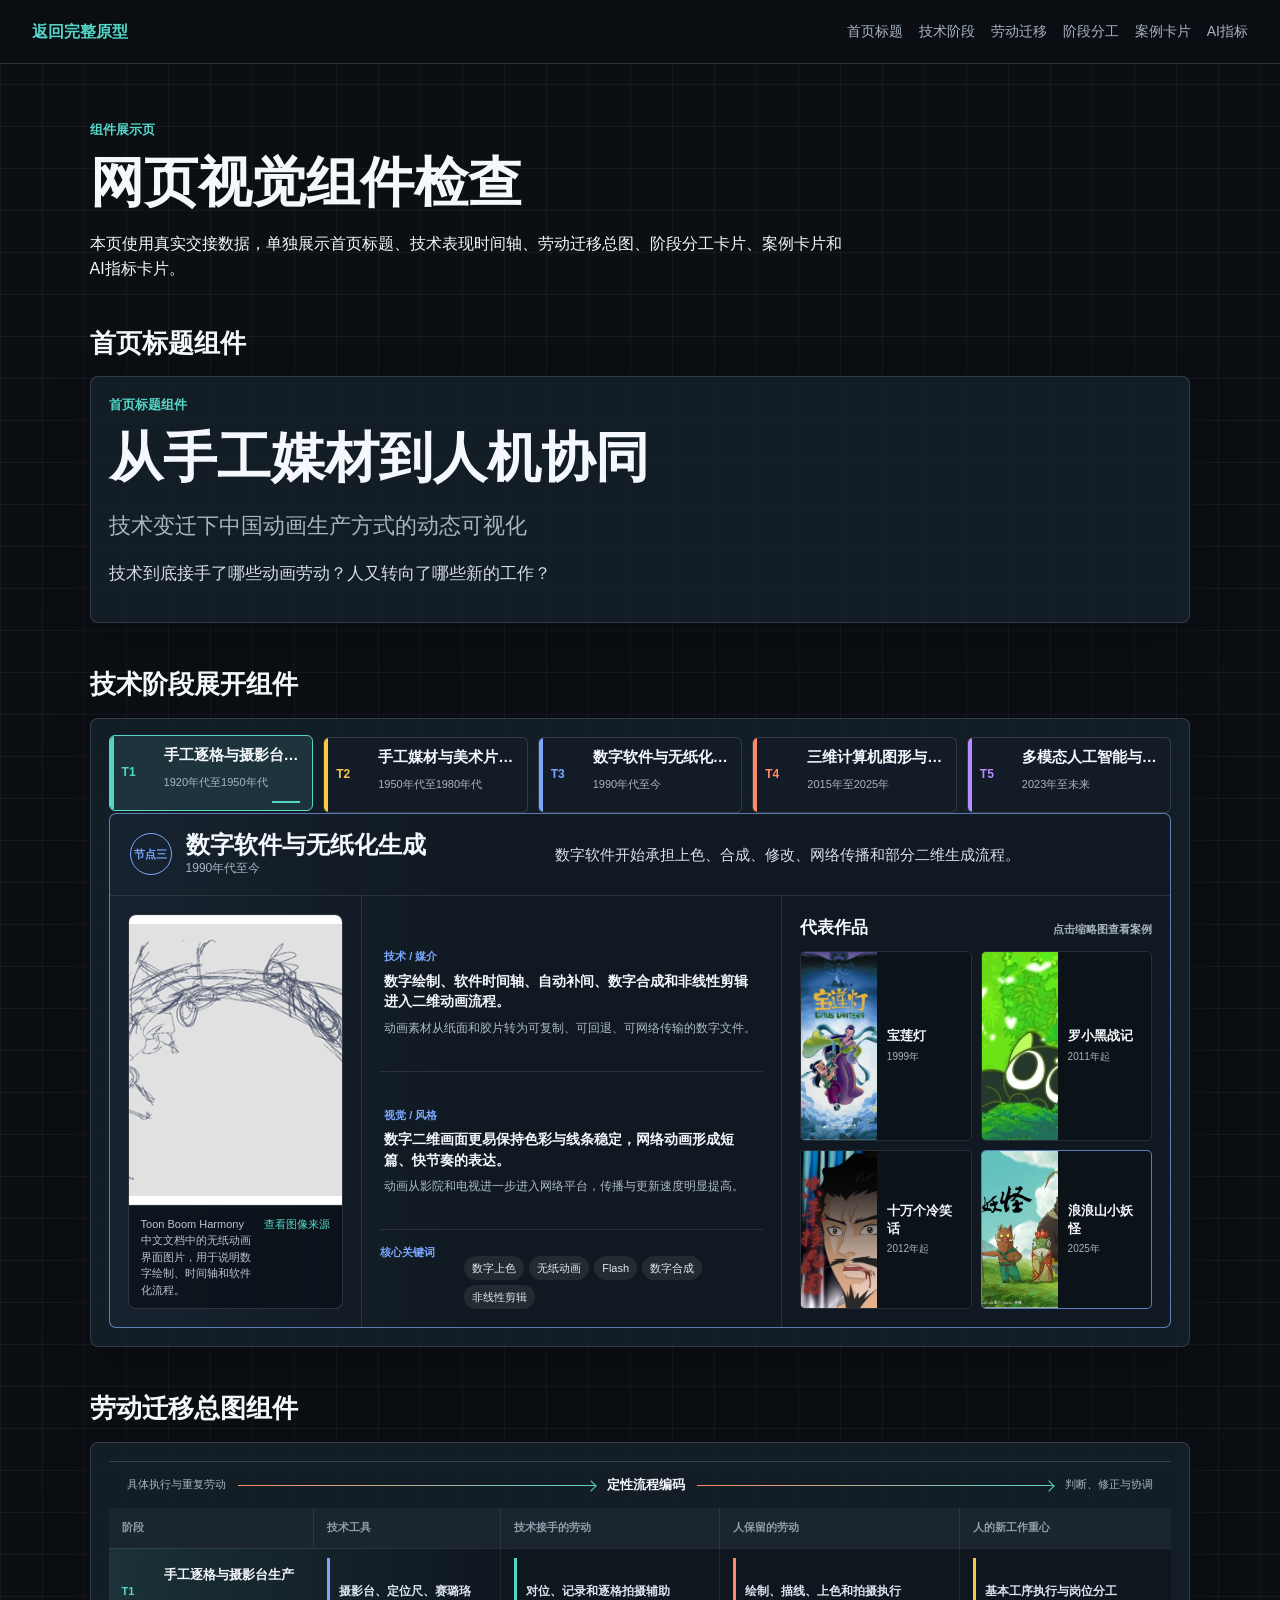
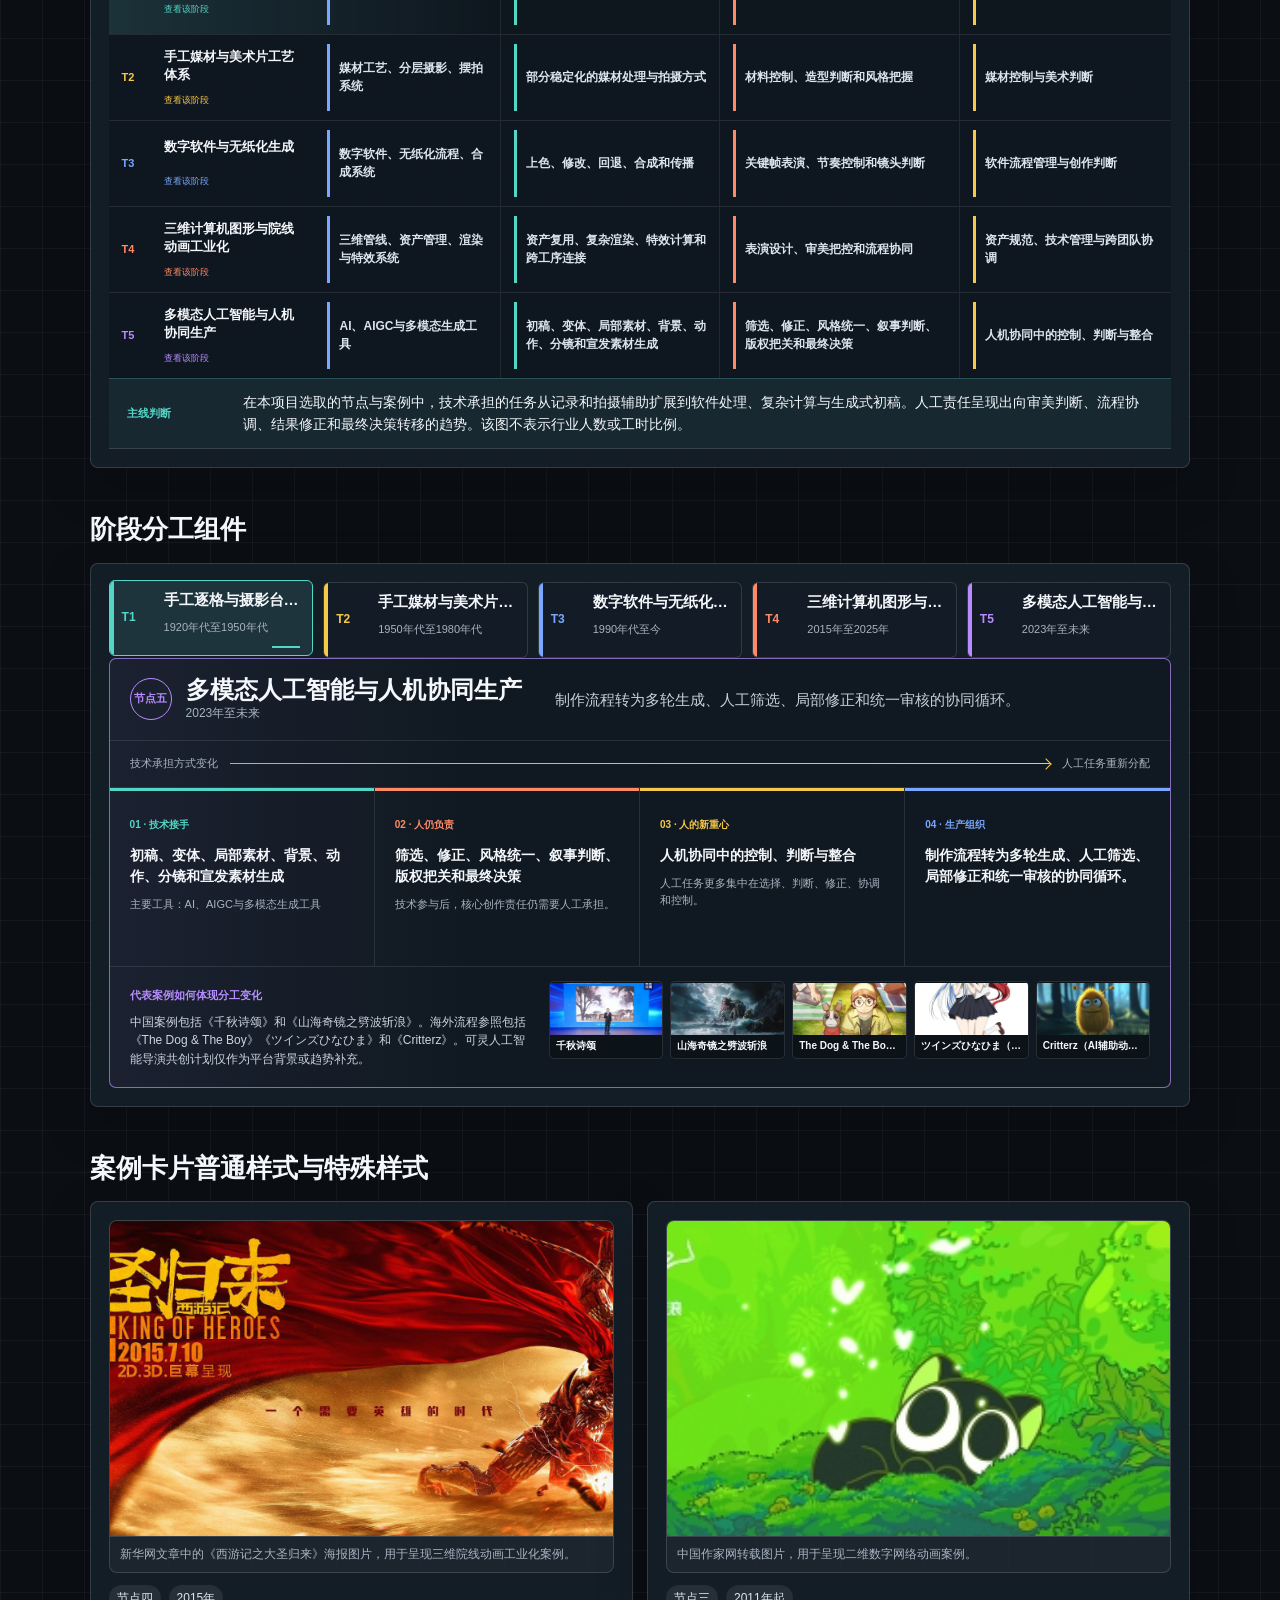
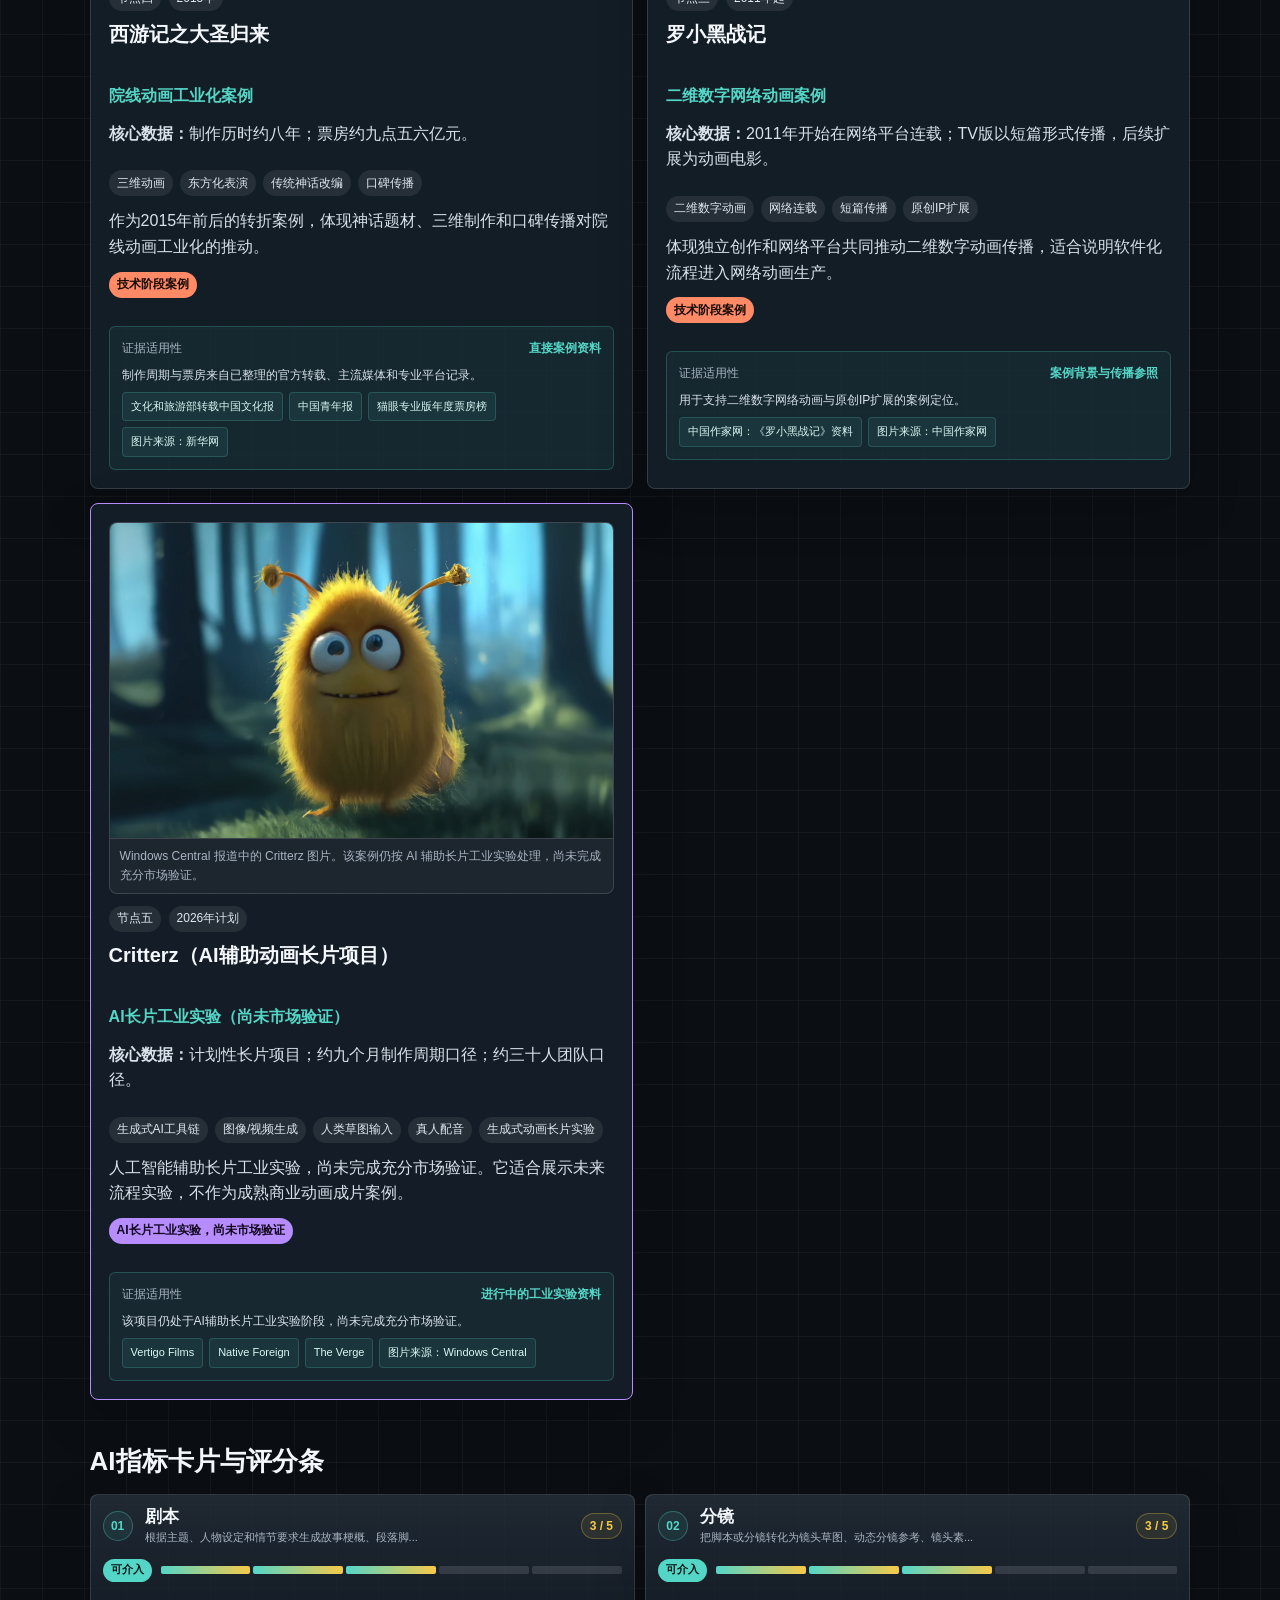
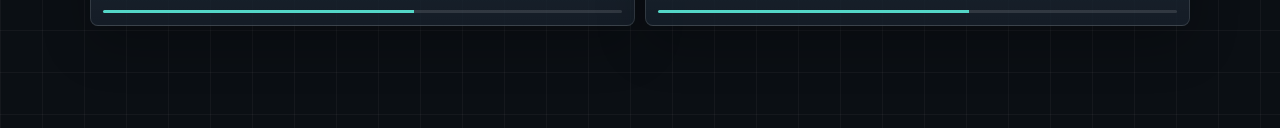
==== commit 0d2a8cc4: "更新网页 2026-07-11 14:17" ====
--- a/components.html
+++ b/components.html
@@ -5,7 +5,7 @@
   <meta name="viewport" content="width=device-width, initial-scale=1">
   <title>组件展示页｜动画生产方式可视化</title>
   <link rel="icon" href="assets/favicon.svg" type="image/svg+xml">
-  <link rel="stylesheet" href="style.css?v=mainline-5">
+  <link rel="stylesheet" href="style.css?v=evidence-2">
 </head>
 <body data-page="components">
   <header class="site-nav">
@@ -14,7 +14,7 @@
       <a href="#hero-component">首页标题</a>
       <a href="#timeline-component">技术阶段</a>
       <a href="#migration-component">劳动迁移</a>
-      <a href="#division-component">人机分工</a>
+      <a href="#division-component">阶段分工</a>
       <a href="#case-component">案例卡片</a>
       <a href="#ai-component">AI指标</a>
     </nav>
@@ -24,7 +24,7 @@
     <section class="component-intro">
       <p class="eyebrow">组件展示页</p>
       <h1>网页视觉组件检查</h1>
-      <p>本页使用真实交接数据，单独展示首页标题、技术表现时间轴、劳动迁移总图、人机分工卡片、案例卡片和AI指标卡片。</p>
+      <p>本页使用真实交接数据，单独展示首页标题、技术表现时间轴、劳动迁移总图、阶段分工卡片、案例卡片和AI指标卡片。</p>
     </section>
 
     <section class="component-section" id="hero-component">
@@ -43,7 +43,7 @@
     </section>
 
     <section class="component-section" id="division-component">
-      <h2>人机分工阶段组件</h2>
+      <h2>阶段分工组件</h2>
       <div class="component-surface" id="component-division"></div>
     </section>
 
@@ -59,8 +59,8 @@
 
   </main>
 
-  <script src="matrix-data.js?v=mainline-5"></script>
-  <script src="data.js?v=mainline-5"></script>
-  <script src="app.js?v=mainline-5"></script>
+  <script src="matrix-data.js?v=evidence-2"></script>
+  <script src="data.js?v=evidence-2"></script>
+  <script src="app.js?v=evidence-2"></script>
 </body>
 </html>
--- a/style.css
+++ b/style.css
@@ -15,6 +15,185 @@
   --ok: #7ddc91;
   --radius: 8px;
   --shadow: 0 18px 50px rgba(0, 0, 0, 0.24);
+}
+
+/* Evidence-first review adjustments */
+.stage-scope-note {
+  display: inline-flex;
+  max-width: 980px;
+  margin-top: 10px !important;
+  padding: 7px 10px;
+  color: #c9d4df !important;
+  border-left: 3px solid rgba(122, 167, 255, 0.72);
+  background: rgba(122, 167, 255, 0.08);
+  font-size: 13px !important;
+  line-height: 1.45;
+}
+
+.migration-view-switch {
+  display: inline-grid;
+  grid-template-columns: repeat(2, minmax(150px, 1fr));
+  gap: 4px;
+  margin: 0 0 14px;
+  padding: 4px;
+  border: 1px solid rgba(255, 255, 255, 0.12);
+  border-radius: 6px;
+  background: rgba(7, 12, 17, 0.72);
+}
+
+.migration-view-switch button {
+  min-height: 34px;
+  padding: 7px 14px;
+  border: 0;
+  border-radius: 4px;
+  color: var(--muted);
+  background: transparent;
+  font: inherit;
+  font-size: 13px;
+  font-weight: 800;
+  cursor: pointer;
+  transition: color .18s ease, background .18s ease;
+}
+
+.migration-view-switch button.is-active {
+  color: #07110f;
+  background: var(--accent-1);
+}
+
+#labor-migration-root[hidden],
+#migration-evidence-root[hidden] {
+  display: none !important;
+}
+
+.migration-evidence-shell {
+  display: grid;
+  gap: 10px;
+}
+
+.migration-evidence-node-row {
+  margin-bottom: 0;
+}
+
+#migration-evidence-root .technology-matrix-panel {
+  min-height: 600px;
+}
+
+.case-evidence-box {
+  display: grid;
+  gap: 8px;
+  margin-top: 16px;
+  padding: 12px;
+  border: 1px solid rgba(84, 214, 199, 0.24);
+  border-radius: 6px;
+  background: rgba(84, 214, 199, 0.06);
+}
+
+.case-evidence-box > div:first-child {
+  display: flex;
+  align-items: center;
+  justify-content: space-between;
+  gap: 12px;
+}
+
+.case-evidence-box > div:first-child span {
+  color: var(--muted);
+  font-size: 12px;
+}
+
+.case-evidence-box > div:first-child strong {
+  color: var(--accent-1);
+  font-size: 12px;
+}
+
+.case-evidence-box p {
+  margin: 0;
+  color: #cbd6e1;
+  font-size: 12px;
+  line-height: 1.5;
+}
+
+.case-evidence-links {
+  display: flex;
+  flex-wrap: wrap;
+  gap: 6px;
+}
+
+.case-evidence-links a {
+  display: inline-flex;
+  align-items: center;
+  min-height: 28px;
+  padding: 5px 8px;
+  color: #d8f9f4;
+  border: 1px solid rgba(84, 214, 199, 0.2);
+  border-radius: 4px;
+  background: rgba(84, 214, 199, 0.08);
+  font-size: 11px;
+  text-decoration: none;
+}
+
+.case-evidence-links a:hover {
+  border-color: rgba(84, 214, 199, 0.52);
+  background: rgba(84, 214, 199, 0.14);
+}
+
+.metric-method-note {
+  margin: 8px 0 14px;
+  color: #aebbc8;
+  font-size: 12px;
+  text-align: right;
+}
+
+.ai-detail {
+  width: min(680px, calc(100vw - 32px));
+  max-height: min(640px, calc(100vh - 80px));
+}
+
+.ai-evidence-block {
+  display: grid;
+  gap: 8px;
+  margin-top: 12px;
+  padding: 12px;
+  border: 1px solid rgba(183, 140, 255, 0.25);
+  border-radius: 6px;
+  background: rgba(183, 140, 255, 0.07);
+}
+
+.ai-evidence-block > div:first-child {
+  display: flex;
+  justify-content: space-between;
+  gap: 12px;
+}
+
+.ai-evidence-block > div:first-child span,
+.ai-evidence-block > div:first-child strong {
+  font-size: 12px;
+}
+
+.ai-evidence-block > div:first-child span {
+  color: var(--muted);
+}
+
+.ai-evidence-block > div:first-child strong {
+  color: #d9c5ff;
+}
+
+.ai-evidence-block p {
+  margin: 0;
+  font-size: 12px;
+}
+
+.ai-evidence-block ul {
+  display: flex;
+  flex-wrap: wrap;
+  gap: 6px;
+  margin: 7px 0 0;
+  padding: 0;
+  list-style: none;
+}
+
+.ai-evidence-block a {
+  color: #d9c5ff;
+  font-size: 11px;
 }
 
 * { box-sizing: border-box; }
@@ -5257,6 +5436,815 @@
   line-height: 1.5;
 }
 
+.job-evidence-layout {
+  display: grid;
+  gap: 12px;
+}
+
+.job-structure-band {
+  display: grid;
+  grid-template-columns: 220px minmax(0, 1fr);
+  min-height: 94px;
+  border-top: 1px solid rgba(255, 255, 255, 0.16);
+  border-bottom: 1px solid rgba(255, 255, 255, 0.16);
+  background: rgba(17, 24, 33, 0.7);
+}
+
+.job-structure-meta {
+  display: flex;
+  align-items: center;
+  gap: 12px;
+  padding: 12px 18px 12px 0;
+  border-right: 1px solid rgba(255, 255, 255, 0.12);
+}
+
+.job-structure-meta strong {
+  color: var(--accent-1);
+  font-size: 44px;
+  line-height: 1;
+}
+
+.job-structure-meta span,
+.job-structure-meta em {
+  display: block;
+  font-size: 12px;
+  font-style: normal;
+}
+
+.job-structure-meta em {
+  margin-top: 3px;
+  color: var(--muted);
+}
+
+.job-structure-meta small {
+  display: block;
+  max-width: 150px;
+  margin-top: 5px;
+  color: #cbd7e3;
+  font-size: 9px;
+  font-weight: 500;
+  line-height: 1.35;
+}
+
+.job-structure-spectrum {
+  display: grid;
+  grid-template-columns: repeat(3, minmax(0, 1fr));
+}
+
+.job-structure-step {
+  --step-color: var(--accent-3);
+  display: grid;
+  grid-template-columns: 30px minmax(0, 1fr) auto;
+  gap: 10px;
+  align-items: center;
+  padding: 11px 16px;
+  border-right: 1px solid rgba(255, 255, 255, 0.1);
+}
+
+.job-structure-step:last-child {
+  border-right: 0;
+}
+
+.job-structure-step.step-2 { --step-color: var(--accent-2); }
+.job-structure-step.step-3 { --step-color: var(--accent-5); }
+
+.job-structure-step > span {
+  display: grid;
+  place-items: center;
+  width: 28px;
+  height: 28px;
+  border: 1px solid var(--step-color);
+  border-radius: 50%;
+  color: var(--step-color);
+  font-size: 11px;
+  font-weight: 800;
+}
+
+.job-structure-step strong {
+  display: block;
+  color: #f5f8fb;
+  font-size: 14px;
+}
+
+.job-structure-step p {
+  margin: 3px 0 0;
+  color: var(--muted);
+  font-size: 12px;
+  line-height: 1.35;
+}
+
+.job-structure-step em {
+  color: var(--step-color);
+  font-size: 28px;
+  font-style: normal;
+  font-weight: 800;
+  line-height: 1;
+}
+
+.job-structure-step small {
+  margin-left: 2px;
+  color: var(--muted);
+  font-size: 10px;
+  font-weight: 400;
+}
+
+.job-evidence-grid {
+  display: grid;
+  grid-template-columns: minmax(0, 0.82fr) minmax(0, 1.18fr) minmax(0, 1fr);
+  gap: 12px;
+  align-items: stretch;
+}
+
+.job-evidence-panel {
+  min-width: 0;
+  padding: 15px 16px;
+  border: 1px solid rgba(255, 255, 255, 0.14);
+  border-radius: 8px;
+  background: rgba(22, 32, 43, 0.82);
+}
+
+.job-evidence-panel > header {
+  min-height: 62px;
+  padding-bottom: 10px;
+  border-bottom: 1px solid rgba(255, 255, 255, 0.1);
+}
+
+.job-evidence-panel > header > span {
+  color: var(--accent-1);
+  font-size: 12px;
+  font-weight: 800;
+}
+
+.job-evidence-panel > header h3 {
+  margin-top: 3px;
+  font-size: 20px;
+}
+
+.job-evidence-panel > header p {
+  margin: 5px 0 0;
+  color: var(--muted);
+  font-size: 13px;
+  line-height: 1.4;
+}
+
+.job-role-bars {
+  display: grid;
+  gap: 10px;
+  margin-top: 14px;
+}
+
+.job-role-tools {
+  margin-top: 14px;
+  padding-top: 11px;
+  border-top: 1px solid rgba(255, 255, 255, 0.1);
+}
+
+.job-role-tools > div {
+  display: flex;
+  align-items: center;
+  justify-content: space-between;
+  gap: 8px;
+}
+
+.job-role-tools > div strong {
+  font-size: 12px;
+}
+
+.job-role-tools > div span {
+  color: var(--muted);
+  font-size: 9px;
+}
+
+.job-role-tools p {
+  display: flex;
+  flex-wrap: wrap;
+  gap: 6px;
+  margin: 8px 0 0;
+}
+
+.job-role-tools p span {
+  display: inline-flex;
+  align-items: center;
+  gap: 5px;
+  padding: 4px 7px;
+  border: 1px solid rgba(84, 216, 203, 0.2);
+  border-radius: 4px;
+  background: rgba(84, 216, 203, 0.06);
+  font-size: 10px;
+}
+
+.job-role-tools b {
+  color: #dfe7f0;
+  font-weight: 600;
+}
+
+.job-role-tools em {
+  color: var(--accent-1);
+  font-style: normal;
+  font-weight: 700;
+}
+
+.job-role-label {
+  display: flex;
+  align-items: baseline;
+  justify-content: space-between;
+  gap: 10px;
+  margin-bottom: 4px;
+}
+
+.job-role-label span {
+  color: #e6edf5;
+  font-size: 14px;
+}
+
+.job-role-label strong {
+  color: var(--accent-5);
+  font-size: 15px;
+}
+
+.job-role-track,
+.job-task-track {
+  height: 8px;
+  overflow: hidden;
+  border-radius: 4px;
+  background: rgba(255, 255, 255, 0.09);
+}
+
+.job-role-track i {
+  display: block;
+  height: 100%;
+  border-radius: inherit;
+  background: var(--accent-5);
+}
+
+.job-task-columns {
+  display: grid;
+  grid-template-columns: repeat(2, minmax(0, 1fr));
+  gap: 18px;
+  margin-top: 13px;
+}
+
+.job-task-column {
+  min-width: 0;
+}
+
+.job-task-column + .job-task-column {
+  padding-left: 18px;
+  border-left: 1px solid rgba(255, 255, 255, 0.11);
+}
+
+.job-task-title {
+  display: flex;
+  align-items: center;
+  gap: 8px;
+  margin-bottom: 12px;
+}
+
+.job-task-title span {
+  padding: 2px 6px;
+  border: 1px solid rgba(183, 140, 255, 0.5);
+  border-radius: 4px;
+  color: var(--accent-5);
+  font-size: 10px;
+}
+
+.task-side-2 .job-task-title span {
+  border-color: rgba(247, 201, 72, 0.52);
+  color: var(--accent-2);
+}
+
+.job-task-title strong {
+  font-size: 14px;
+}
+
+.job-task-row {
+  margin-bottom: 14px;
+}
+
+.job-task-row > div:first-child {
+  display: flex;
+  justify-content: space-between;
+  gap: 8px;
+  margin-bottom: 5px;
+}
+
+.job-task-row span {
+  color: #dfe7f0;
+  font-size: 13px;
+}
+
+.job-task-row strong {
+  color: var(--muted);
+  font-size: 12px;
+}
+
+.job-task-track i {
+  display: block;
+  height: 100%;
+  border-radius: inherit;
+  background: var(--accent-5);
+}
+
+.task-side-2 .job-task-track i {
+  background: var(--accent-2);
+}
+
+.job-subheading {
+  display: flex;
+  align-items: center;
+  justify-content: space-between;
+  gap: 10px;
+  margin-bottom: 9px;
+}
+
+.job-subheading strong {
+  font-size: 13px;
+}
+
+.job-subheading span {
+  display: flex;
+  align-items: center;
+  gap: 5px;
+  color: var(--muted);
+  font-size: 10px;
+}
+
+.job-salary-block {
+  padding: 12px 0 10px;
+  border-bottom: 1px solid rgba(255, 255, 255, 0.1);
+}
+
+.job-salary-row {
+  display: grid;
+  grid-template-columns: 100px minmax(0, 1fr) 118px;
+  gap: 9px;
+  align-items: center;
+  margin: 8px 0;
+}
+
+.job-salary-label strong,
+.job-salary-label span {
+  display: block;
+  font-size: 12px;
+}
+
+.job-salary-label span {
+  color: var(--muted);
+}
+
+.job-salary-scale {
+  position: relative;
+  height: 10px;
+  border: 1px solid rgba(255, 255, 255, 0.12);
+  border-radius: 5px;
+  background: rgba(255, 255, 255, 0.06);
+}
+
+.job-salary-range {
+  position: absolute;
+  top: 1px;
+  bottom: 1px;
+  min-width: 8px;
+  border-radius: 4px;
+  background: var(--accent-5);
+}
+
+.salary-row-2 .job-salary-range {
+  background: var(--accent-3);
+}
+
+.salary-row-3 .job-salary-range {
+  background: var(--accent-4);
+}
+
+.job-salary-range b {
+  position: absolute;
+  top: -4px;
+  width: 2px;
+  height: 16px;
+  background: #ffffff;
+}
+
+.job-salary-row > p {
+  display: flex;
+  align-items: baseline;
+  justify-content: space-between;
+  gap: 4px;
+  margin: 0;
+  color: var(--muted);
+  font-size: 9px;
+}
+
+.job-salary-row > p strong {
+  color: #ffffff;
+  font-size: 13px;
+}
+
+.job-salary-caveat {
+  margin: 7px 0 0;
+  color: var(--muted);
+  font-size: 11px;
+  line-height: 1.35;
+}
+
+.job-experience-block {
+  padding: 11px 0 9px;
+  border-bottom: 1px solid rgba(255, 255, 255, 0.1);
+}
+
+.job-experience-matrix {
+  display: grid;
+  gap: 5px;
+}
+
+.job-experience-header,
+.job-experience-row {
+  display: grid;
+  grid-template-columns: minmax(106px, 1.2fr) repeat(3, minmax(60px, 1fr));
+  gap: 6px;
+  align-items: stretch;
+}
+
+.job-experience-header {
+  color: var(--muted);
+  font-size: 9px;
+  text-align: center;
+}
+
+.job-experience-header > span:first-child {
+  text-align: left;
+}
+
+.job-experience-header .salary-group-1 {
+  color: var(--accent-5);
+}
+
+.job-experience-header .salary-group-2 {
+  color: var(--accent-3);
+}
+
+.job-experience-header .salary-group-3 {
+  color: var(--accent-4);
+}
+
+.job-experience-row {
+  padding-top: 6px;
+  border-top: 1px solid rgba(255, 255, 255, 0.07);
+}
+
+.job-experience-label {
+  align-self: center;
+  min-width: 0;
+}
+
+.job-experience-label strong,
+.job-experience-label span {
+  display: block;
+}
+
+.job-experience-label strong {
+  color: #e7edf4;
+  font-size: 11px;
+}
+
+.job-experience-label span {
+  margin-top: 2px;
+  color: var(--muted);
+  font-size: 8px;
+  line-height: 1.25;
+}
+
+.job-experience-cell {
+  padding: 6px 4px 5px;
+  border: 1px solid rgba(255, 255, 255, 0.08);
+  border-radius: 4px;
+  background: rgba(255, 255, 255, 0.035);
+  text-align: center;
+}
+
+.job-experience-cell strong,
+.job-experience-cell small {
+  display: block;
+}
+
+.job-experience-cell strong {
+  font-size: 13px;
+  line-height: 1.1;
+}
+
+.job-experience-cell small {
+  margin-top: 2px;
+  color: var(--muted);
+  font-size: 8px;
+}
+
+.job-experience-cell.salary-group-1 strong {
+  color: var(--accent-5);
+}
+
+.job-experience-cell.salary-group-2 strong {
+  color: var(--accent-3);
+}
+
+.job-experience-cell.salary-group-3 strong {
+  color: var(--accent-4);
+}
+
+.job-family-salary-block {
+  padding-top: 9px;
+}
+
+.job-family-salary-row {
+  display: grid;
+  grid-template-columns: minmax(135px, 0.95fr) minmax(110px, 1.05fr);
+  gap: 9px;
+  align-items: center;
+  margin: 6px 0;
+}
+
+.job-family-salary-row > div:first-child {
+  display: flex;
+  min-width: 0;
+  align-items: baseline;
+  justify-content: space-between;
+  gap: 6px;
+}
+
+.job-family-salary-row span {
+  overflow: hidden;
+  color: #dfe7f0;
+  font-size: 10px;
+  text-overflow: ellipsis;
+  white-space: nowrap;
+}
+
+.job-family-salary-row small {
+  flex: 0 0 auto;
+  color: var(--muted);
+  font-size: 8px;
+}
+
+.job-family-salary-track {
+  position: relative;
+  height: 6px;
+  margin-right: 39px;
+  border-radius: 3px;
+  background: rgba(255, 255, 255, 0.08);
+}
+
+.job-family-salary-track i {
+  display: block;
+  height: 100%;
+  border-radius: inherit;
+  background: linear-gradient(90deg, var(--accent-5), var(--accent-3));
+}
+
+.job-family-salary-track b {
+  position: absolute;
+  top: -5px;
+  left: calc(100% + 5px);
+  color: #f5f8fb;
+  font-size: 10px;
+  font-weight: 700;
+  white-space: nowrap;
+}
+
+.job-tool-block {
+  display: grid;
+  grid-template-columns: repeat(2, minmax(0, 1fr));
+  gap: 8px 14px;
+  padding-top: 10px;
+}
+
+.job-tool-block > .job-subheading {
+  grid-column: 1 / -1;
+  margin-bottom: 1px;
+}
+
+.job-tool-row {
+  display: grid;
+  grid-template-columns: minmax(72px, 0.9fr) minmax(54px, 1.1fr);
+  gap: 7px;
+  align-items: center;
+  min-width: 0;
+}
+
+.job-tool-row > span {
+  overflow: hidden;
+  color: #dfe7f0;
+  font-size: 10px;
+  line-height: 1.2;
+  text-overflow: ellipsis;
+  white-space: nowrap;
+}
+
+.job-tool-track {
+  position: relative;
+  height: 6px;
+  margin-right: 22px;
+  border-radius: 3px;
+  background: rgba(255, 255, 255, 0.08);
+}
+
+.job-tool-track i {
+  display: block;
+  height: 100%;
+  border-radius: inherit;
+  background: linear-gradient(90deg, var(--accent-5), var(--accent-1));
+}
+
+.job-tool-track b {
+  position: absolute;
+  top: -5px;
+  left: calc(100% + 5px);
+  color: var(--muted);
+  font-size: 10px;
+  font-weight: 500;
+}
+
+.job-capability-block {
+  padding-top: 10px;
+}
+
+.legend-ai,
+.legend-traditional {
+  width: 8px;
+  height: 8px;
+  border-radius: 2px;
+  background: var(--accent-5);
+}
+
+.legend-traditional {
+  margin-left: 5px;
+  background: var(--accent-4);
+}
+
+.job-capability-row {
+  display: grid;
+  grid-template-columns: 104px minmax(0, 1fr);
+  gap: 8px;
+  align-items: center;
+  margin: 8px 0;
+}
+
+.job-capability-row > span {
+  color: #dfe7f0;
+  font-size: 12px;
+}
+
+.job-capability-pair {
+  display: grid;
+  gap: 4px;
+  padding-right: 34px;
+}
+
+.job-capability-pair i {
+  position: relative;
+  display: block;
+  height: 6px;
+  min-width: 2px;
+  border-radius: 3px;
+}
+
+.job-capability-pair .capability-ai {
+  background: var(--accent-5);
+}
+
+.job-capability-pair .capability-traditional {
+  background: var(--accent-4);
+}
+
+.job-capability-pair b {
+  position: absolute;
+  left: calc(100% + 5px);
+  top: -5px;
+  color: var(--muted);
+  font-size: 10px;
+  font-weight: 400;
+}
+
+.job-evidence-note {
+  display: flex;
+  align-items: center;
+  gap: 18px;
+  min-height: 38px;
+  padding: 7px 12px;
+  border-left: 3px solid var(--accent-2);
+  background: rgba(247, 201, 72, 0.055);
+  color: var(--muted);
+  font-size: 12px;
+}
+
+.job-evidence-note strong {
+  color: var(--accent-2);
+  font-size: 12px;
+}
+
+@media (min-width: 1021px) {
+  #jobs.section-panel {
+    display: flex;
+    min-height: calc(100vh - 64px);
+    flex-direction: column;
+    justify-content: center;
+    padding-top: 28px;
+    padding-bottom: 28px;
+  }
+
+  #jobs .section-heading {
+    max-width: 980px;
+    margin-bottom: 14px;
+  }
+
+  #jobs .section-heading h2 {
+    font-size: 32px;
+  }
+
+  #jobs .section-heading p:last-child {
+    margin-top: 7px;
+    font-size: 15px;
+  }
+
+  .job-structure-meta strong {
+    font-size: 48px;
+  }
+
+  .job-structure-meta span,
+  .job-structure-meta em {
+    font-size: 13px;
+  }
+
+  .job-structure-meta small {
+    font-size: 10px;
+  }
+
+  .job-structure-step strong {
+    font-size: 15px;
+  }
+
+  .job-structure-step p {
+    font-size: 12px;
+  }
+
+  .job-evidence-panel {
+    padding: 17px 18px;
+  }
+
+  .job-evidence-panel > header h3 {
+    font-size: 21px;
+  }
+
+  .job-evidence-panel > header p,
+  .job-role-label span {
+    font-size: 14px;
+  }
+
+  .job-task-row span {
+    font-size: 13px;
+  }
+
+  .job-evidence-note {
+    min-height: 42px;
+    font-size: 13px;
+  }
+}
+
+@media (min-width: 1021px) and (max-width: 1500px) {
+  #jobs.section-panel {
+    padding-right: 4vw;
+    padding-left: 4vw;
+  }
+
+  .job-structure-band {
+    grid-template-columns: 180px minmax(0, 1fr);
+  }
+
+  .job-structure-step {
+    padding-right: 10px;
+    padding-left: 10px;
+  }
+
+  .job-structure-step p {
+    font-size: 10px;
+  }
+
+  .job-evidence-panel {
+    padding-right: 13px;
+    padding-left: 13px;
+  }
+
+  .job-task-columns {
+    gap: 12px;
+  }
+
+  .job-task-column + .job-task-column {
+    padding-left: 12px;
+  }
+
+  .job-salary-row {
+    grid-template-columns: 86px minmax(0, 1fr) 108px;
+  }
+}
+
 .summary-zone {
   min-height: 62vh;
   display: grid;
@@ -5404,3 +6392,44 @@
     padding-bottom: 64px;
   }
 }
+
+@media (min-width: 1021px) {
+  .ai-detail {
+    width: min(680px, calc(100vw - 64px));
+    max-height: min(640px, calc(100vh - 80px));
+  }
+
+  #migration-evidence-root .technology-matrix-panel {
+    min-height: 600px;
+  }
+}
+
+.node-visual figcaption {
+  display: flex;
+  align-items: flex-start;
+  justify-content: space-between;
+  gap: 10px;
+}
+
+.node-visual figcaption span {
+  min-width: 0;
+}
+
+.node-visual figcaption a {
+  flex: 0 0 auto;
+  color: var(--accent-1);
+  font-size: 11px;
+  white-space: nowrap;
+}
+
+.node-case-thumb.two-dimensional,
+.stage-case-thumb.two-dimensional,
+.case-card.two-dimensional,
+.case-modal-layout.two-dimensional {
+  border-color: rgba(122, 167, 255, 0.72);
+}
+
+.two-dimensional .special-label {
+  color: #07101f;
+  background: var(--accent-3);
+}
